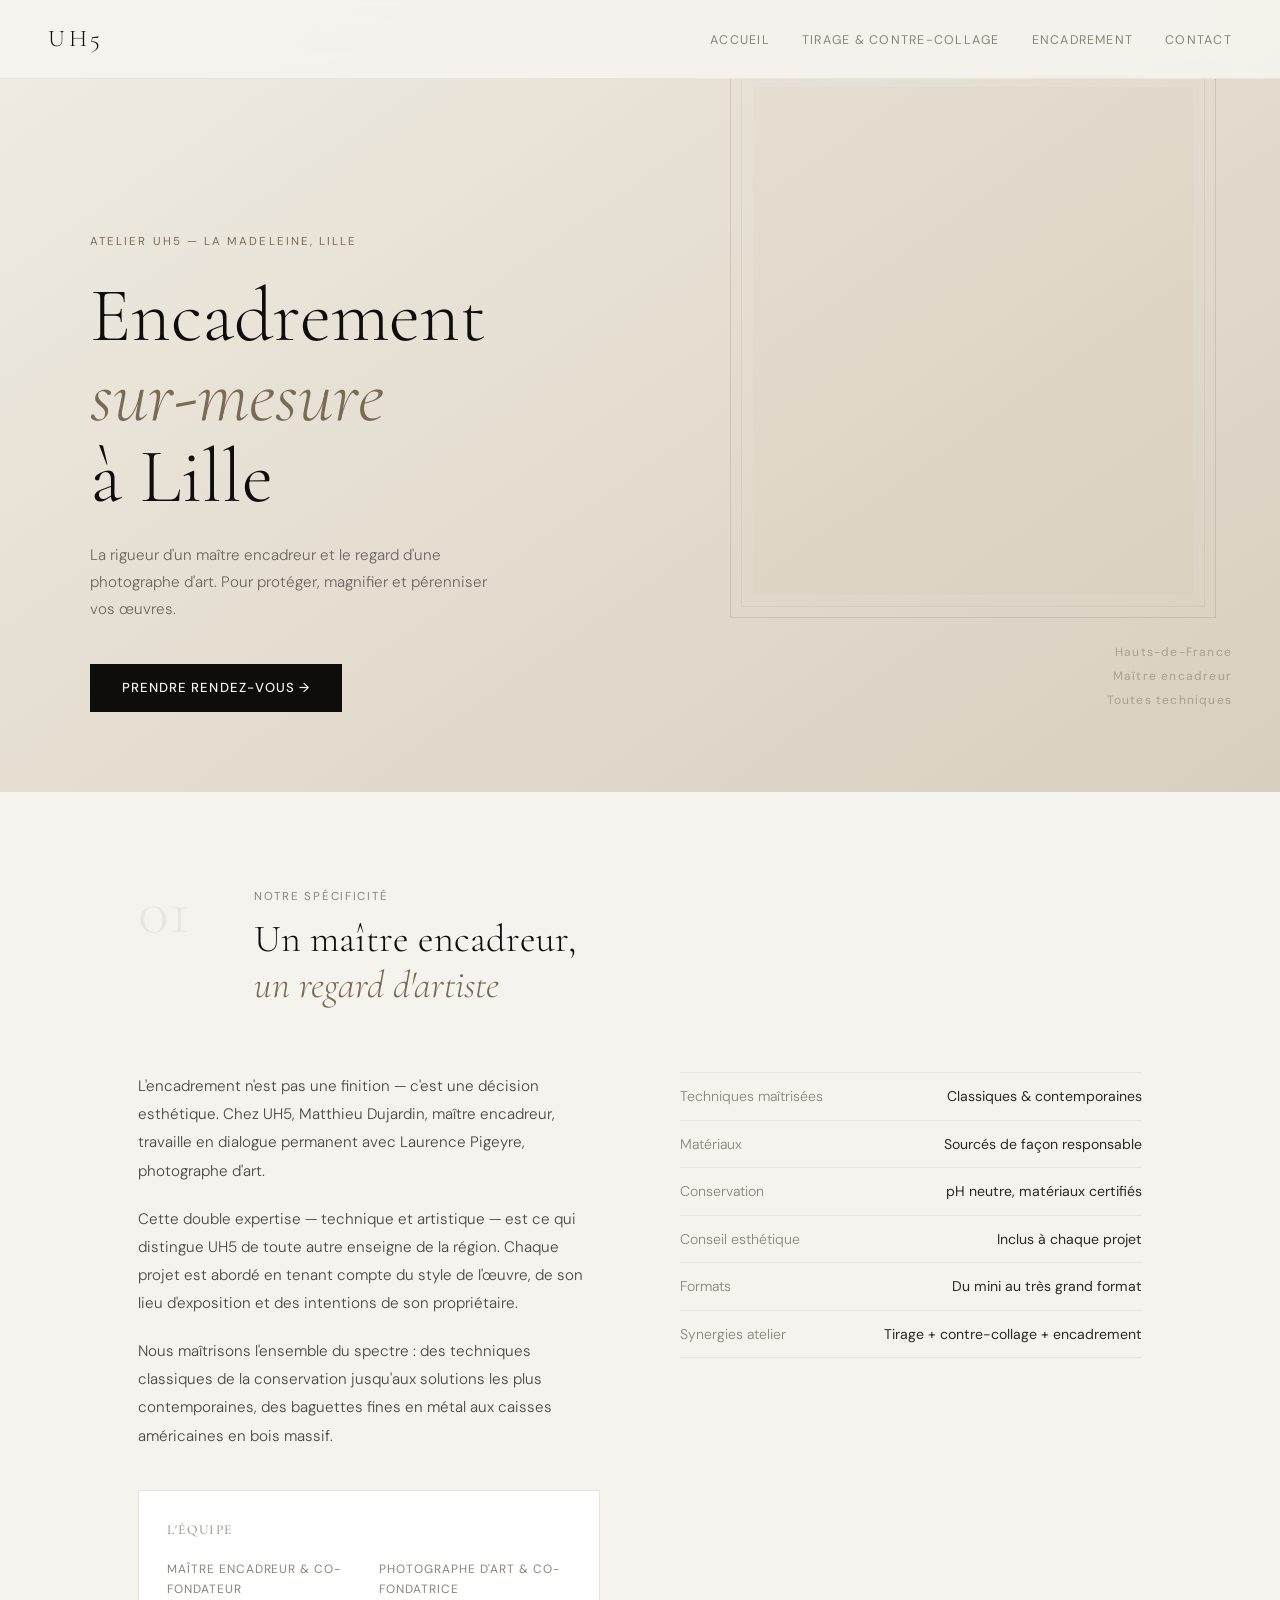
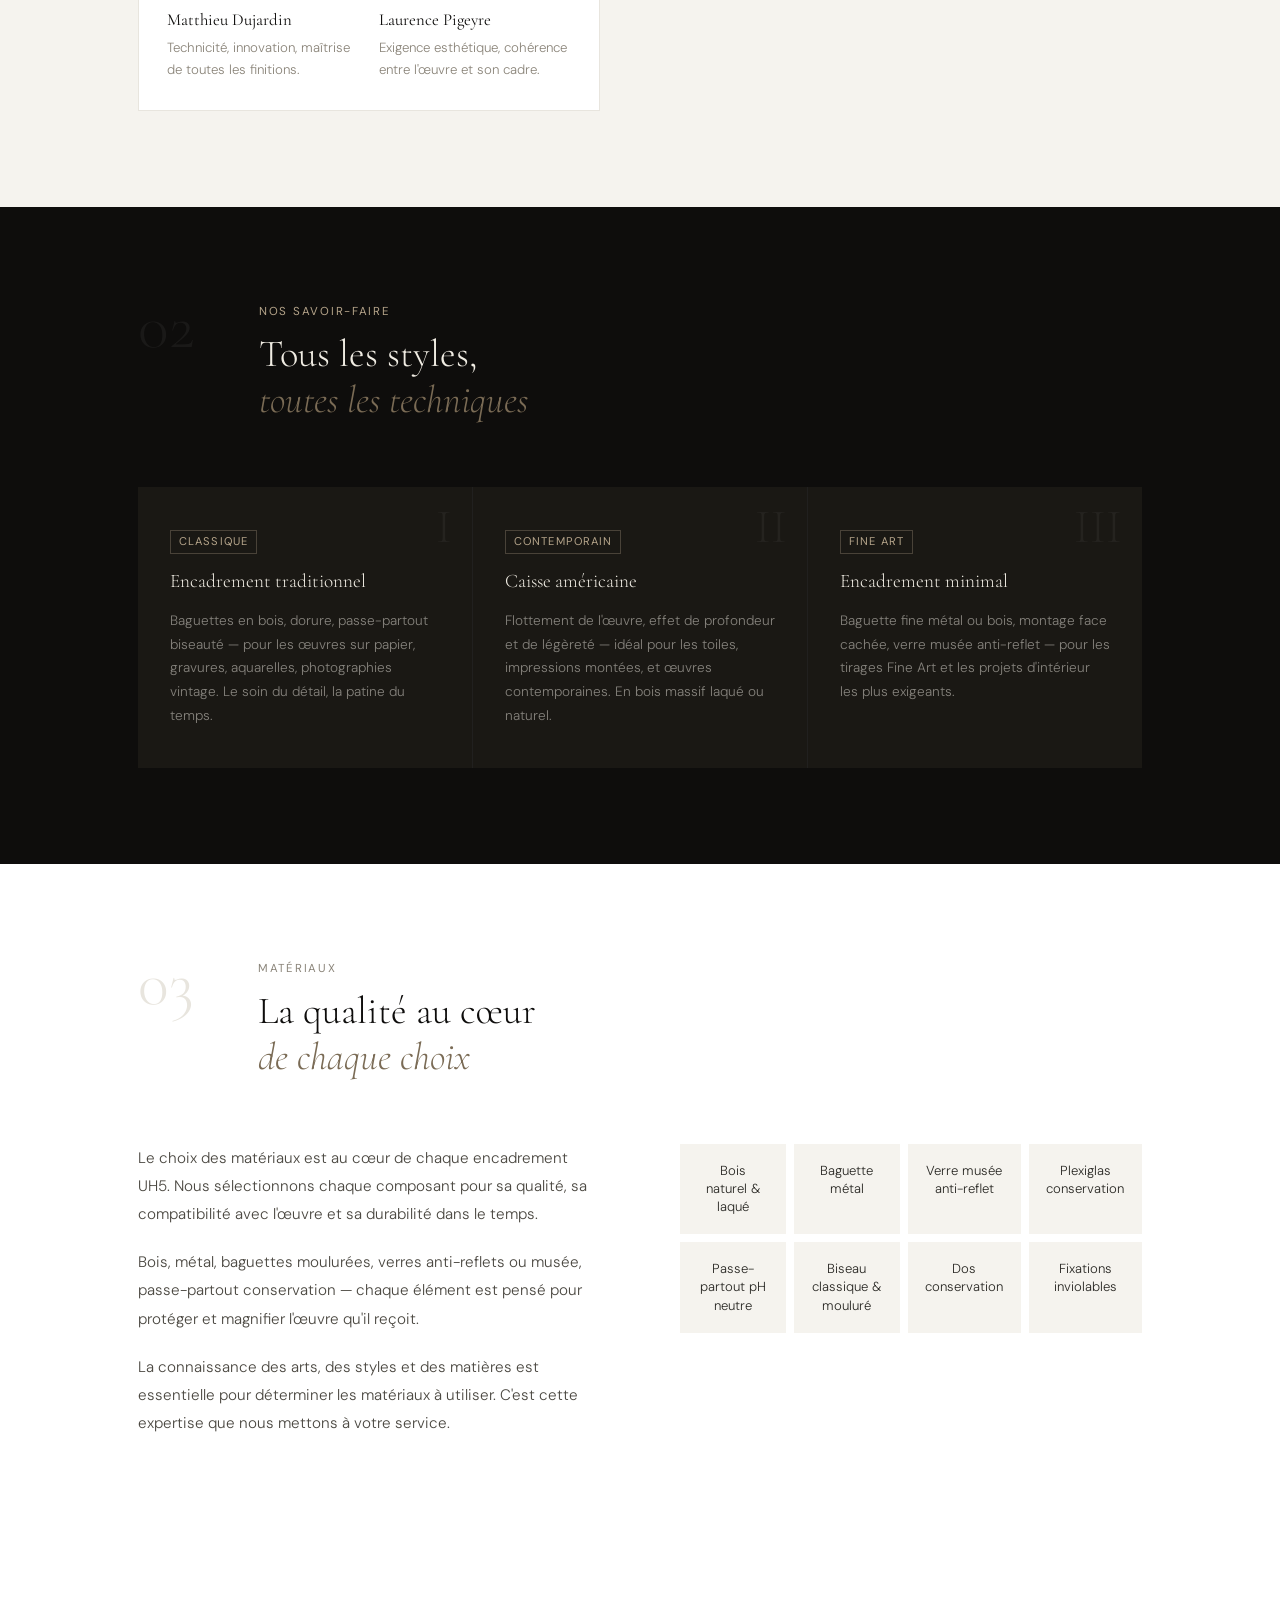
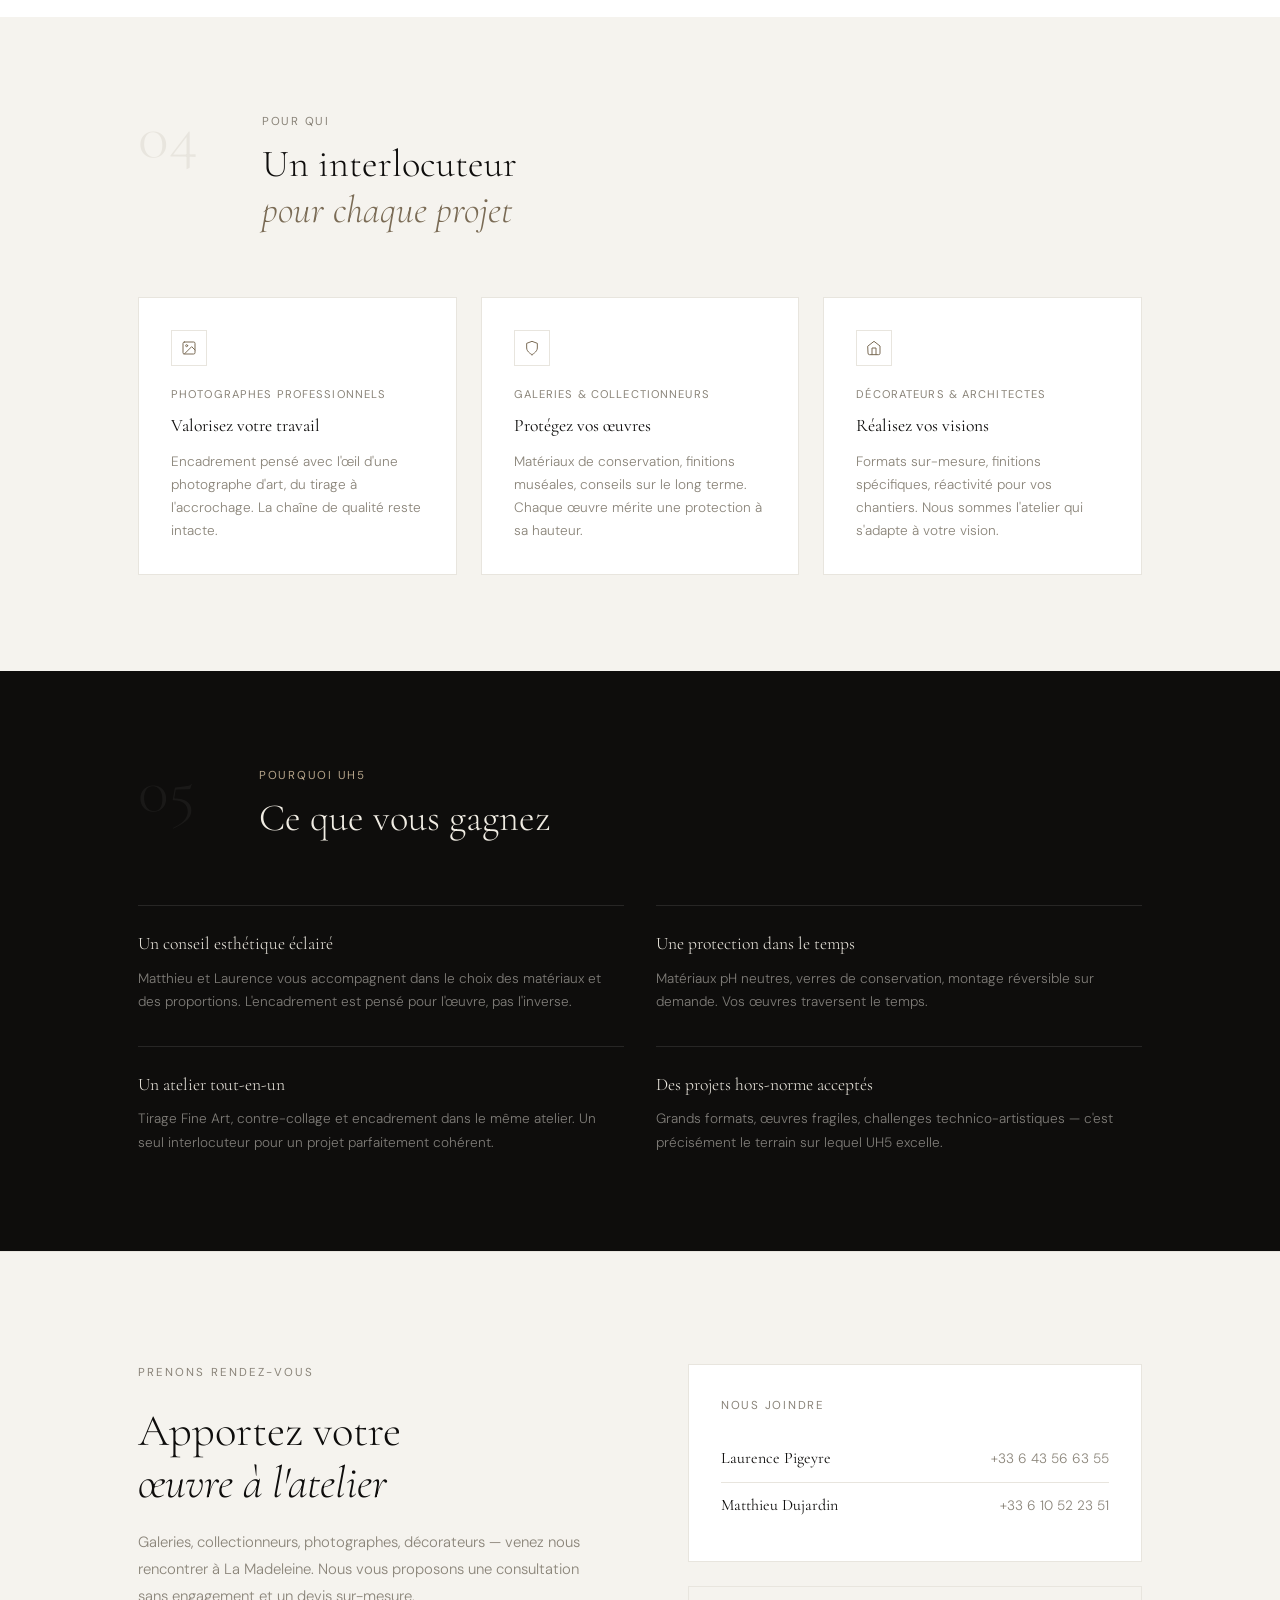
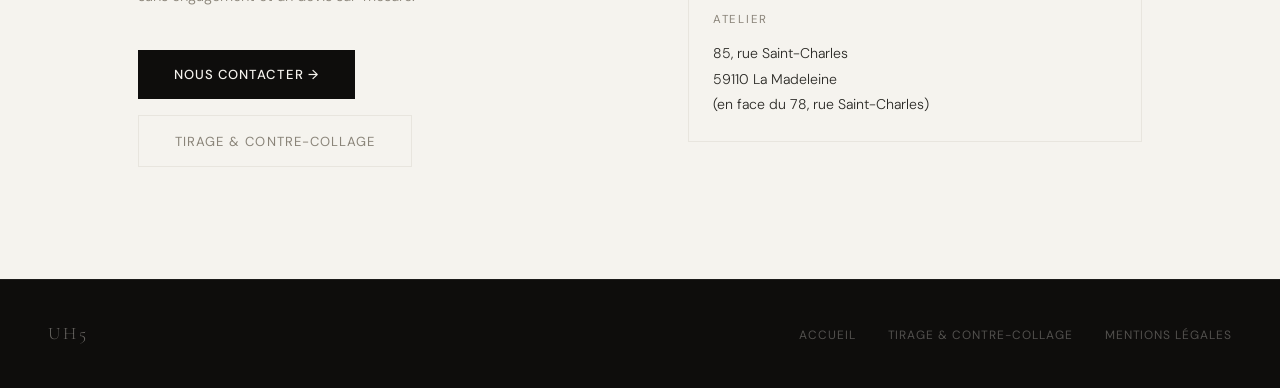
==== encadrement.html @ da15b437 "ayé" ====
<!DOCTYPE html>
<html lang="fr">
<head>
  <meta charset="UTF-8">
  <meta name="viewport" content="width=device-width, initial-scale=1.0">
  <title>Encadrement sur-mesure à Lille – Maître Encadreur – UH5</title>
  <meta name="description" content="UH5 encadre vos œuvres, photographies et documents avec la rigueur d'un maître encadreur et le regard d'une photographe d'art. Atelier à La Madeleine, Lille (Nord). Sur-mesure, conservation, galerie.">
  <meta name="keywords" content="encadrement sur-mesure Lille, encadreur Roubaix, encadrement œuvre d'art Nord, caisse américaine Hauts-de-France, encadrement galerie Lille, encadrement photo fine art, maître encadreur Hauts-de-France">
  <link rel="canonical" href="https://www.uh5.fr/encadrement-sur-mesure-lille">
  <link rel="preconnect" href="https://fonts.googleapis.com">
  <link rel="preconnect" href="https://fonts.gstatic.com" crossorigin>
  <link href="https://fonts.googleapis.com/css2?family=Cormorant+Garamond:ital,wght@0,300;0,400;0,500;1,300;1,400&family=DM+Sans:wght@300;400;500&display=swap" rel="stylesheet">
  <style>
    :root {
      --black: #0e0d0c;
      --off-white: #f5f3ee;
      --warm-gray: #8a8479;
      --light-gray: #e8e5de;
      --accent: #b5a48a;
      --accent-dark: #7a6b55;
      --text: #2a2925;
      --serif: 'Cormorant Garamond', Georgia, serif;
      --sans: 'DM Sans', sans-serif;
    }

    *, *::before, *::after { box-sizing: border-box; margin: 0; padding: 0; }
    html { scroll-behavior: smooth; }

    body {
      font-family: var(--sans);
      background: var(--off-white);
      color: var(--text);
      font-size: 16px;
      line-height: 1.6;
      -webkit-font-smoothing: antialiased;
    }

    /* NAV */
    nav {
      position: fixed;
      top: 0; left: 0; right: 0;
      z-index: 100;
      display: flex;
      align-items: center;
      justify-content: space-between;
      padding: 1.25rem 3rem;
      background: rgba(245, 243, 238, 0.92);
      backdrop-filter: blur(12px);
      border-bottom: 1px solid var(--light-gray);
    }
    .nav-logo {
      font-family: var(--serif);
      font-size: 1.5rem;
      font-weight: 300;
      letter-spacing: .15em;
      text-transform: uppercase;
      color: var(--black);
      text-decoration: none;
    }
    .nav-links {
      display: flex;
      gap: 2rem;
      list-style: none;
    }
    .nav-links a {
      font-size: .78rem;
      font-weight: 400;
      letter-spacing: .1em;
      text-transform: uppercase;
      color: var(--warm-gray);
      text-decoration: none;
      transition: color .2s;
    }
    .nav-links a:hover { color: var(--text); }

    /* HERO */
    .hero {
      min-height: 88vh;
      display: flex;
      align-items: flex-end;
      padding: 7rem 3rem 5rem;
      position: relative;
      overflow: hidden;
    }
    .hero-bg {
      position: absolute;
      inset: 0;
      background: linear-gradient(145deg, #f0ece3 0%, #e4ddd0 50%, #d8cfc0 100%);
    }
    .hero-frame {
      position: absolute;
      top: 4rem; right: 4rem;
      width: 38%;
      height: 70%;
      border: 1px solid rgba(122,107,85,.2);
      pointer-events: none;
    }
    .hero-frame::before {
      content: '';
      position: absolute;
      inset: 10px;
      border: 1px solid rgba(122,107,85,.1);
    }
    .hero-frame-inner {
      position: absolute;
      inset: 22px;
      background: rgba(181,164,138,.06);
    }
    .hero-content {
      position: relative;
      z-index: 2;
      max-width: 1100px;
      width: 100%;
      margin: 0 auto;
    }
    .hero-eyebrow {
      display: inline-block;
      font-size: .72rem;
      font-weight: 400;
      letter-spacing: .18em;
      text-transform: uppercase;
      color: var(--accent-dark);
      margin-bottom: 1.5rem;
    }
    .hero-title {
      font-family: var(--serif);
      font-size: clamp(3rem, 6vw, 5.5rem);
      font-weight: 300;
      line-height: 1.05;
      color: var(--black);
      margin-bottom: 1.5rem;
      max-width: 650px;
    }
    .hero-title em {
      font-style: italic;
      color: var(--accent-dark);
    }
    .hero-desc {
      font-size: .95rem;
      font-weight: 300;
      color: #6b6660;
      max-width: 420px;
      line-height: 1.8;
      margin-bottom: 2.5rem;
    }
    .hero-cta {
      display: inline-flex;
      align-items: center;
      gap: .75rem;
      padding: .85rem 2rem;
      background: var(--black);
      color: var(--off-white);
      font-size: .82rem;
      font-weight: 500;
      letter-spacing: .08em;
      text-transform: uppercase;
      text-decoration: none;
      transition: background .2s, gap .2s;
    }
    .hero-cta:hover { background: #2a2925; gap: 1rem; }
    .hero-meta {
      position: absolute;
      right: 3rem;
      bottom: 5rem;
      text-align: right;
      color: rgba(42,41,37,.3);
      font-size: .75rem;
      letter-spacing: .1em;
      line-height: 2;
    }

    /* LAYOUT */
    .container {
      max-width: 1100px;
      margin: 0 auto;
      padding: 0 3rem;
    }
    section { padding: 6rem 0; }

    .section-header {
      display: flex;
      align-items: flex-start;
      gap: 4rem;
      margin-bottom: 4rem;
    }
    .section-num {
      font-family: var(--serif);
      font-size: 4rem;
      font-weight: 300;
      color: var(--light-gray);
      line-height: 1;
      flex-shrink: 0;
      margin-top: -.5rem;
    }
    .section-label {
      font-size: .72rem;
      font-weight: 400;
      letter-spacing: .15em;
      text-transform: uppercase;
      color: var(--warm-gray);
      margin-bottom: .6rem;
    }
    .section-title {
      font-family: var(--serif);
      font-size: clamp(1.8rem, 3vw, 2.6rem);
      font-weight: 300;
      line-height: 1.2;
      color: var(--black);
    }
    .section-title em { font-style: italic; color: var(--accent-dark); }

    /* EXPERTISE */
    .expertise-section { background: var(--off-white); }
    .expertise-grid {
      display: grid;
      grid-template-columns: 1fr 1fr;
      gap: 5rem;
      align-items: start;
    }
    .expertise-body p {
      font-size: .95rem;
      font-weight: 300;
      line-height: 1.85;
      color: #4a4740;
      margin-bottom: 1.25rem;
    }
    .duo-block {
      margin-top: 2.5rem;
      padding: 1.75rem;
      border: 1px solid var(--light-gray);
      background: #fff;
    }
    .duo-title {
      font-family: var(--serif);
      font-size: .85rem;
      letter-spacing: .12em;
      text-transform: uppercase;
      color: var(--warm-gray);
      margin-bottom: 1.25rem;
    }
    .duo-profiles {
      display: grid;
      grid-template-columns: 1fr 1fr;
      gap: 1.25rem;
    }
    .duo-profile h4 {
      font-family: var(--serif);
      font-size: 1.05rem;
      font-weight: 400;
      color: var(--black);
      margin-bottom: .2rem;
    }
    .duo-profile .role {
      font-size: .75rem;
      letter-spacing: .08em;
      text-transform: uppercase;
      color: var(--warm-gray);
      margin-bottom: .5rem;
    }
    .duo-profile p {
      font-size: .83rem;
      color: var(--warm-gray);
      line-height: 1.7;
      margin-bottom: 0;
    }

    /* STYLES GRID */
    .styles-section { background: var(--black); }
    .styles-section .section-num { color: rgba(255,255,255,.05); }
    .styles-section .section-label { color: var(--accent); }
    .styles-section .section-title { color: #f0ece3; }
    .styles-grid {
      display: grid;
      grid-template-columns: repeat(3, 1fr);
      gap: 1px;
      background: rgba(255,255,255,.08);
    }
    .style-card {
      padding: 2.5rem 2rem;
      background: #1a1814;
      position: relative;
      overflow: hidden;
      transition: background .25s;
    }
    .style-card:hover { background: #221e18; }
    .style-card-num {
      font-family: var(--serif);
      font-size: 3rem;
      font-weight: 300;
      color: rgba(255,255,255,.05);
      position: absolute;
      top: 1rem; right: 1.25rem;
      line-height: 1;
    }
    .style-card h3 {
      font-family: var(--serif);
      font-size: 1.2rem;
      font-weight: 300;
      color: #f0ece3;
      margin-bottom: .75rem;
    }
    .style-card p {
      font-size: .85rem;
      font-weight: 300;
      color: rgba(240,236,227,.5);
      line-height: 1.75;
    }
    .style-card-tag {
      display: inline-block;
      font-size: .7rem;
      letter-spacing: .1em;
      text-transform: uppercase;
      color: var(--accent);
      border: 1px solid rgba(181,164,138,.3);
      padding: 2px 8px;
      margin-bottom: .75rem;
    }

    /* MATÉRIAUX */
    .materials-section { background: #fff; }
    .mat-intro {
      display: grid;
      grid-template-columns: 1fr 1fr;
      gap: 5rem;
      align-items: start;
      margin-bottom: 4rem;
    }
    .mat-body p {
      font-size: .95rem;
      font-weight: 300;
      line-height: 1.85;
      color: #4a4740;
      margin-bottom: 1.25rem;
    }
    .mat-grid {
      display: grid;
      grid-template-columns: repeat(4, 1fr);
      gap: .5rem;
    }
    .mat-item {
      padding: 1.1rem;
      background: var(--off-white);
      text-align: center;
      font-size: .82rem;
      font-weight: 300;
      color: var(--text);
      line-height: 1.4;
      transition: background .2s;
    }
    .mat-item:hover { background: var(--light-gray); }

    /* POUR QUI */
    .forqui-section { background: var(--off-white); }
    .forqui-grid {
      display: grid;
      grid-template-columns: repeat(3, 1fr);
      gap: 1.5rem;
    }
    .forqui-card {
      padding: 2rem;
      border: 1px solid var(--light-gray);
      background: #fff;
      transition: border-color .2s;
    }
    .forqui-card:hover { border-color: var(--accent); }
    .forqui-icon {
      width: 36px;
      height: 36px;
      border: 1px solid var(--light-gray);
      display: flex;
      align-items: center;
      justify-content: center;
      margin-bottom: 1.25rem;
    }
    .forqui-icon svg { stroke: var(--accent-dark); }
    .forqui-tag {
      font-size: .7rem;
      letter-spacing: .1em;
      text-transform: uppercase;
      color: var(--warm-gray);
      margin-bottom: .5rem;
    }
    .forqui-card h3 {
      font-family: var(--serif);
      font-size: 1.1rem;
      font-weight: 400;
      color: var(--black);
      margin-bottom: .6rem;
    }
    .forqui-card p {
      font-size: .85rem;
      font-weight: 300;
      color: var(--warm-gray);
      line-height: 1.7;
    }

    /* BENEFITS */
    .benefits-section { background: var(--black); }
    .benefits-section .section-num { color: rgba(255,255,255,.05); }
    .benefits-section .section-label { color: var(--accent); }
    .benefits-section .section-title { color: #f0ece3; }
    .benefits-grid {
      display: grid;
      grid-template-columns: 1fr 1fr;
      gap: 2rem;
    }
    .benefit-item {
      padding-top: 1.5rem;
      border-top: 1px solid rgba(255,255,255,.1);
    }
    .benefit-item h3 {
      font-family: var(--serif);
      font-size: 1.1rem;
      font-weight: 300;
      color: #f0ece3;
      margin-bottom: .5rem;
    }
    .benefit-item p {
      font-size: .85rem;
      font-weight: 300;
      color: rgba(240,236,227,.5);
      line-height: 1.75;
    }

    /* CTA */
    .cta-section {
      background: var(--off-white);
      padding: 7rem 0;
      border-top: 1px solid var(--light-gray);
    }
    .cta-inner {
      display: grid;
      grid-template-columns: 1fr 1fr;
      gap: 6rem;
      align-items: start;
    }
    .cta-left { }
    .cta-eyebrow {
      font-size: .72rem;
      letter-spacing: .18em;
      text-transform: uppercase;
      color: var(--warm-gray);
      margin-bottom: 1.5rem;
    }
    .cta-title {
      font-family: var(--serif);
      font-size: clamp(2rem, 3.5vw, 3rem);
      font-weight: 300;
      color: var(--black);
      line-height: 1.15;
      margin-bottom: 1.25rem;
    }
    .cta-title em { font-style: italic; }
    .cta-text {
      font-size: .93rem;
      font-weight: 300;
      color: var(--warm-gray);
      line-height: 1.8;
      margin-bottom: 2.5rem;
    }
    .cta-buttons {
      display: flex;
      gap: 1rem;
      flex-wrap: wrap;
    }
    .btn-primary {
      display: inline-flex;
      align-items: center;
      gap: .6rem;
      padding: .9rem 2.25rem;
      background: var(--black);
      color: var(--off-white);
      font-size: .82rem;
      font-weight: 500;
      letter-spacing: .08em;
      text-transform: uppercase;
      text-decoration: none;
      transition: background .2s;
    }
    .btn-primary:hover { background: #2a2925; }
    .btn-secondary {
      display: inline-flex;
      align-items: center;
      gap: .6rem;
      padding: .9rem 2.25rem;
      border: 1px solid var(--light-gray);
      color: var(--warm-gray);
      font-size: .82rem;
      font-weight: 400;
      letter-spacing: .08em;
      text-transform: uppercase;
      text-decoration: none;
      transition: border-color .2s, color .2s;
    }
    .btn-secondary:hover { border-color: var(--accent); color: var(--text); }
    .cta-right { }
    .contact-block {
      padding: 2rem;
      border: 1px solid var(--light-gray);
      background: #fff;
      margin-bottom: 1.5rem;
    }
    .contact-block-title {
      font-size: .72rem;
      letter-spacing: .15em;
      text-transform: uppercase;
      color: var(--warm-gray);
      margin-bottom: 1.25rem;
    }
    .contact-person {
      display: flex;
      justify-content: space-between;
      align-items: baseline;
      padding: .65rem 0;
      border-bottom: 1px solid var(--light-gray);
    }
    .contact-person:last-child { border-bottom: none; }
    .contact-name {
      font-family: var(--serif);
      font-size: 1rem;
      font-weight: 400;
      color: var(--black);
    }
    .contact-info {
      font-size: .85rem;
      font-weight: 300;
      color: var(--warm-gray);
    }
    .address-block {
      padding: 1.5rem;
      background: var(--off-white);
      border: 1px solid var(--light-gray);
    }
    .address-title {
      font-size: .72rem;
      letter-spacing: .15em;
      text-transform: uppercase;
      color: var(--warm-gray);
      margin-bottom: .75rem;
    }
    .address-text {
      font-size: .88rem;
      font-weight: 300;
      color: var(--text);
      line-height: 1.8;
    }

    /* FOOTER */
    footer {
      background: var(--black);
      padding: 2.5rem 3rem;
      display: flex;
      align-items: center;
      justify-content: space-between;
      border-top: 1px solid rgba(255,255,255,.06);
    }
    footer .footer-logo {
      font-family: var(--serif);
      font-size: 1.1rem;
      font-weight: 300;
      letter-spacing: .18em;
      text-transform: uppercase;
      color: rgba(240,236,227,.4);
    }
    footer .footer-links {
      display: flex;
      gap: 2rem;
      list-style: none;
    }
    footer .footer-links a {
      font-size: .75rem;
      letter-spacing: .08em;
      text-transform: uppercase;
      color: rgba(240,236,227,.3);
      text-decoration: none;
      transition: color .2s;
    }
    footer .footer-links a:hover { color: rgba(240,236,227,.7); }

    /* ANIMATIONS */
    @keyframes fadeUp {
      from { opacity: 0; transform: translateY(20px); }
      to { opacity: 1; transform: translateY(0); }
    }
    .hero-eyebrow { animation: fadeUp .7s ease both; }
    .hero-title { animation: fadeUp .7s .15s ease both; }
    .hero-desc { animation: fadeUp .7s .3s ease both; }
    .hero-cta { animation: fadeUp .7s .45s ease both; }

    /* RESPONSIVE */
    @media (max-width: 900px) {
      nav { padding: 1rem 1.5rem; }
      .nav-links { display: none; }
      .hero { padding: 7rem 1.5rem 4rem; }
      .hero-frame { display: none; }
      .hero-meta { display: none; }
      .container { padding: 0 1.5rem; }
      section { padding: 4rem 0; }
      .expertise-grid, .mat-intro, .cta-inner { grid-template-columns: 1fr; gap: 2.5rem; }
      .styles-grid { grid-template-columns: 1fr; }
      .forqui-grid { grid-template-columns: 1fr 1fr; }
      .benefits-grid { grid-template-columns: 1fr; }
      .section-header { gap: 1.5rem; }
      .section-num { font-size: 2.5rem; }
      footer { flex-direction: column; gap: 1.5rem; text-align: center; }
      footer .footer-links { justify-content: center; }
    }
    @media (max-width: 600px) {
      .forqui-grid { grid-template-columns: 1fr; }
      .mat-grid { grid-template-columns: repeat(2, 1fr); }
      .duo-profiles { grid-template-columns: 1fr; }
      .cta-buttons { flex-direction: column; }
    }
  </style>
</head>
<body>

  <!-- Navigation -->
  <nav>
    <a href="https://www.uh5.fr/" class="nav-logo">UH5</a>
    <ul class="nav-links">
      <li><a href="https://www.uh5.fr/">Accueil</a></li>
      <li><a href="../tirage-contrecollage.html">Tirage & Contre-collage</a></li>
      <li><a href="../encadrement.html">Encadrement</a></li>
      <li><a href="#contact">Contact</a></li>
    </ul>
  </nav>

  <!-- Hero -->
  <section class="hero">
    <div class="hero-bg"></div>
    <div class="hero-frame"><div class="hero-frame-inner"></div></div>
    <div class="hero-content">
      <span class="hero-eyebrow">Atelier UH5 — La Madeleine, Lille</span>
      <h1 class="hero-title">Encadrement<br><em>sur-mesure</em><br>à Lille</h1>
      <p class="hero-desc">La rigueur d'un maître encadreur et le regard d'une photographe d'art. Pour protéger, magnifier et pérenniser vos œuvres.</p>
      <a href="#contact" class="hero-cta">
        Prendre rendez-vous →
      </a>
    </div>
    <div class="hero-meta">
      Hauts-de-France<br>
      Maître encadreur<br>
      Toutes techniques
    </div>
  </section>

  <!-- Expertise -->
  <section class="expertise-section">
    <div class="container">
      <div class="section-header">
        <div class="section-num">01</div>
        <div>
          <div class="section-label">Notre spécificité</div>
          <h2 class="section-title">Un maître encadreur,<br><em>un regard d'artiste</em></h2>
        </div>
      </div>
      <div class="expertise-grid">
        <div class="expertise-body">
          <p>L'encadrement n'est pas une finition — c'est une décision esthétique. Chez UH5, Matthieu Dujardin, maître encadreur, travaille en dialogue permanent avec Laurence Pigeyre, photographe d'art.</p>
          <p>Cette double expertise — technique et artistique — est ce qui distingue UH5 de toute autre enseigne de la région. Chaque projet est abordé en tenant compte du style de l'œuvre, de son lieu d'exposition et des intentions de son propriétaire.</p>
          <p>Nous maîtrisons l'ensemble du spectre : des techniques classiques de la conservation jusqu'aux solutions les plus contemporaines, des baguettes fines en métal aux caisses américaines en bois massif.</p>

          <div class="duo-block">
            <div class="duo-title">L'équipe</div>
            <div class="duo-profiles">
              <div class="duo-profile">
                <div class="role">Maître encadreur & co-fondateur</div>
                <h4>Matthieu Dujardin</h4>
                <p>Technicité, innovation, maîtrise de toutes les finitions.</p>
              </div>
              <div class="duo-profile">
                <div class="role">Photographe d'art & co-fondatrice</div>
                <h4>Laurence Pigeyre</h4>
                <p>Exigence esthétique, cohérence entre l'œuvre et son cadre.</p>
              </div>
            </div>
          </div>
        </div>
        <div>
          <ul style="list-style:none; border-top: 1px solid var(--light-gray);">
            <li style="display:flex; justify-content:space-between; align-items:baseline; padding:.75rem 0; border-bottom:1px solid var(--light-gray); font-size:.88rem;">
              <span style="font-weight:300; color:var(--warm-gray);">Techniques maîtrisées</span>
              <span style="font-weight:400; text-align:right; color:var(--text);">Classiques & contemporaines</span>
            </li>
            <li style="display:flex; justify-content:space-between; align-items:baseline; padding:.75rem 0; border-bottom:1px solid var(--light-gray); font-size:.88rem;">
              <span style="font-weight:300; color:var(--warm-gray);">Matériaux</span>
              <span style="font-weight:400; text-align:right; color:var(--text);">Sourcés de façon responsable</span>
            </li>
            <li style="display:flex; justify-content:space-between; align-items:baseline; padding:.75rem 0; border-bottom:1px solid var(--light-gray); font-size:.88rem;">
              <span style="font-weight:300; color:var(--warm-gray);">Conservation</span>
              <span style="font-weight:400; text-align:right; color:var(--text);">pH neutre, matériaux certifiés</span>
            </li>
            <li style="display:flex; justify-content:space-between; align-items:baseline; padding:.75rem 0; border-bottom:1px solid var(--light-gray); font-size:.88rem;">
              <span style="font-weight:300; color:var(--warm-gray);">Conseil esthétique</span>
              <span style="font-weight:400; text-align:right; color:var(--text);">Inclus à chaque projet</span>
            </li>
            <li style="display:flex; justify-content:space-between; align-items:baseline; padding:.75rem 0; border-bottom:1px solid var(--light-gray); font-size:.88rem;">
              <span style="font-weight:300; color:var(--warm-gray);">Formats</span>
              <span style="font-weight:400; text-align:right; color:var(--text);">Du mini au très grand format</span>
            </li>
            <li style="display:flex; justify-content:space-between; align-items:baseline; padding:.75rem 0; border-bottom:1px solid var(--light-gray); font-size:.88rem;">
              <span style="font-weight:300; color:var(--warm-gray);">Synergies atelier</span>
              <span style="font-weight:400; text-align:right; color:var(--text);">Tirage + contre-collage + encadrement</span>
            </li>
          </ul>
        </div>
      </div>
    </div>
  </section>

  <!-- Styles d'encadrement -->
  <section class="styles-section">
    <div class="container">
      <div class="section-header">
        <div class="section-num">02</div>
        <div>
          <div class="section-label">Nos savoir-faire</div>
          <h2 class="section-title">Tous les styles,<br><em>toutes les techniques</em></h2>
        </div>
      </div>
      <div class="styles-grid">
        <div class="style-card">
          <div class="style-card-num">I</div>
          <div class="style-card-tag">Classique</div>
          <h3>Encadrement traditionnel</h3>
          <p>Baguettes en bois, dorure, passe-partout biseauté — pour les œuvres sur papier, gravures, aquarelles, photographies vintage. Le soin du détail, la patine du temps.</p>
        </div>
        <div class="style-card">
          <div class="style-card-num">II</div>
          <div class="style-card-tag">Contemporain</div>
          <h3>Caisse américaine</h3>
          <p>Flottement de l'œuvre, effet de profondeur et de légèreté — idéal pour les toiles, impressions montées, et œuvres contemporaines. En bois massif laqué ou naturel.</p>
        </div>
        <div class="style-card">
          <div class="style-card-num">III</div>
          <div class="style-card-tag">Fine Art</div>
          <h3>Encadrement minimal</h3>
          <p>Baguette fine métal ou bois, montage face cachée, verre musée anti-reflet — pour les tirages Fine Art et les projets d'intérieur les plus exigeants.</p>
        </div>
      </div>
    </div>
  </section>

  <!-- Matériaux -->
  <section class="materials-section">
    <div class="container">
      <div class="section-header">
        <div class="section-num">03</div>
        <div>
          <div class="section-label">Matériaux</div>
          <h2 class="section-title">La qualité au cœur<br><em>de chaque choix</em></h2>
        </div>
      </div>
      <div class="mat-intro">
        <div class="mat-body">
          <p>Le choix des matériaux est au cœur de chaque encadrement UH5. Nous sélectionnons chaque composant pour sa qualité, sa compatibilité avec l'œuvre et sa durabilité dans le temps.</p>
          <p>Bois, métal, baguettes moulurées, verres anti-reflets ou musée, passe-partout conservation — chaque élément est pensé pour protéger et magnifier l'œuvre qu'il reçoit.</p>
          <p>La connaissance des arts, des styles et des matières est essentielle pour déterminer les matériaux à utiliser. C'est cette expertise que nous mettons à votre service.</p>
        </div>
        <div class="mat-grid">
          <div class="mat-item">Bois naturel & laqué</div>
          <div class="mat-item">Baguette métal</div>
          <div class="mat-item">Verre musée anti-reflet</div>
          <div class="mat-item">Plexiglas conservation</div>
          <div class="mat-item">Passe-partout pH neutre</div>
          <div class="mat-item">Biseau classique & mouluré</div>
          <div class="mat-item">Dos conservation</div>
          <div class="mat-item">Fixations inviolables</div>
        </div>
      </div>
    </div>
  </section>

  <!-- Pour qui -->
  <section class="forqui-section">
    <div class="container">
      <div class="section-header">
        <div class="section-num">04</div>
        <div>
          <div class="section-label">Pour qui</div>
          <h2 class="section-title">Un interlocuteur<br><em>pour chaque projet</em></h2>
        </div>
      </div>
      <div class="forqui-grid">
        <div class="forqui-card">
          <div class="forqui-icon">
            <svg width="16" height="16" viewBox="0 0 24 24" fill="none" stroke-width="1.5" stroke-linecap="round" stroke-linejoin="round">
              <rect x="3" y="3" width="18" height="18" rx="2"/><circle cx="8.5" cy="8.5" r="1.5"/><polyline points="21 15 16 10 5 21"/>
            </svg>
          </div>
          <div class="forqui-tag">Photographes professionnels</div>
          <h3>Valorisez votre travail</h3>
          <p>Encadrement pensé avec l'œil d'une photographe d'art, du tirage à l'accrochage. La chaîne de qualité reste intacte.</p>
        </div>
        <div class="forqui-card">
          <div class="forqui-icon">
            <svg width="16" height="16" viewBox="0 0 24 24" fill="none" stroke-width="1.5" stroke-linecap="round" stroke-linejoin="round">
              <path d="M12 22s8-4 8-10V5l-8-3-8 3v7c0 6 8 10 8 10z"/>
            </svg>
          </div>
          <div class="forqui-tag">Galeries & collectionneurs</div>
          <h3>Protégez vos œuvres</h3>
          <p>Matériaux de conservation, finitions muséales, conseils sur le long terme. Chaque œuvre mérite une protection à sa hauteur.</p>
        </div>
        <div class="forqui-card">
          <div class="forqui-icon">
            <svg width="16" height="16" viewBox="0 0 24 24" fill="none" stroke-width="1.5" stroke-linecap="round" stroke-linejoin="round">
              <path d="M3 9l9-7 9 7v11a2 2 0 0 1-2 2H5a2 2 0 0 1-2-2z"/><polyline points="9 22 9 12 15 12 15 22"/>
            </svg>
          </div>
          <div class="forqui-tag">Décorateurs & architectes</div>
          <h3>Réalisez vos visions</h3>
          <p>Formats sur-mesure, finitions spécifiques, réactivité pour vos chantiers. Nous sommes l'atelier qui s'adapte à votre vision.</p>
        </div>
      </div>
    </div>
  </section>

  <!-- Benefits -->
  <section class="benefits-section">
    <div class="container">
      <div class="section-header">
        <div class="section-num">05</div>
        <div>
          <div class="section-label">Pourquoi UH5</div>
          <h2 class="section-title">Ce que vous gagnez</h2>
        </div>
      </div>
      <div class="benefits-grid">
        <div class="benefit-item">
          <h3>Un conseil esthétique éclairé</h3>
          <p>Matthieu et Laurence vous accompagnent dans le choix des matériaux et des proportions. L'encadrement est pensé pour l'œuvre, pas l'inverse.</p>
        </div>
        <div class="benefit-item">
          <h3>Une protection dans le temps</h3>
          <p>Matériaux pH neutres, verres de conservation, montage réversible sur demande. Vos œuvres traversent le temps.</p>
        </div>
        <div class="benefit-item">
          <h3>Un atelier tout-en-un</h3>
          <p>Tirage Fine Art, contre-collage et encadrement dans le même atelier. Un seul interlocuteur pour un projet parfaitement cohérent.</p>
        </div>
        <div class="benefit-item">
          <h3>Des projets hors-norme acceptés</h3>
          <p>Grands formats, œuvres fragiles, challenges technico-artistiques — c'est précisément le terrain sur lequel UH5 excelle.</p>
        </div>
      </div>
    </div>
  </section>

  <!-- CTA -->
  <section class="cta-section" id="contact">
    <div class="container">
      <div class="cta-inner">
        <div class="cta-left">
          <div class="cta-eyebrow">Prenons rendez-vous</div>
          <h2 class="cta-title">Apportez votre<br><em>œuvre à l'atelier</em></h2>
          <p class="cta-text">Galeries, collectionneurs, photographes, décorateurs — venez nous rencontrer à La Madeleine. Nous vous proposons une consultation sans engagement et un devis sur-mesure.</p>
          <div class="cta-buttons">
            <a href="mailto:contact@uh5.fr" class="btn-primary">Nous contacter →</a>
            <a href="/tirage-fine-art-lille" class="btn-secondary">Tirage & contre-collage</a>
          </div>
        </div>
        <div class="cta-right">
          <div class="contact-block">
            <div class="contact-block-title">Nous joindre</div>
            <div class="contact-person">
              <span class="contact-name">Laurence Pigeyre</span>
              <span class="contact-info">+33 6 43 56 63 55</span>
            </div>
            <div class="contact-person">
              <span class="contact-name">Matthieu Dujardin</span>
              <span class="contact-info">+33 6 10 52 23 51</span>
            </div>
          </div>
          <div class="address-block">
            <div class="address-title">Atelier</div>
            <div class="address-text">
              85, rue Saint-Charles<br>
              59110 La Madeleine<br>
              (en face du 78, rue Saint-Charles)
            </div>
          </div>
        </div>
      </div>
    </div>
  </section>

  <!-- Footer -->
  <footer>
    <span class="footer-logo">UH5</span>
    <ul class="footer-links">
      <li><a href="https://www.uh5.fr/">Accueil</a></li>
      <li><a href="/tirage-fine-art-lille">Tirage & Contre-collage</a></li>
      <li><a href="https://www.uh5.fr/mentions-legales.html">Mentions légales</a></li>
    </ul>
  </footer>

</body>
</html>
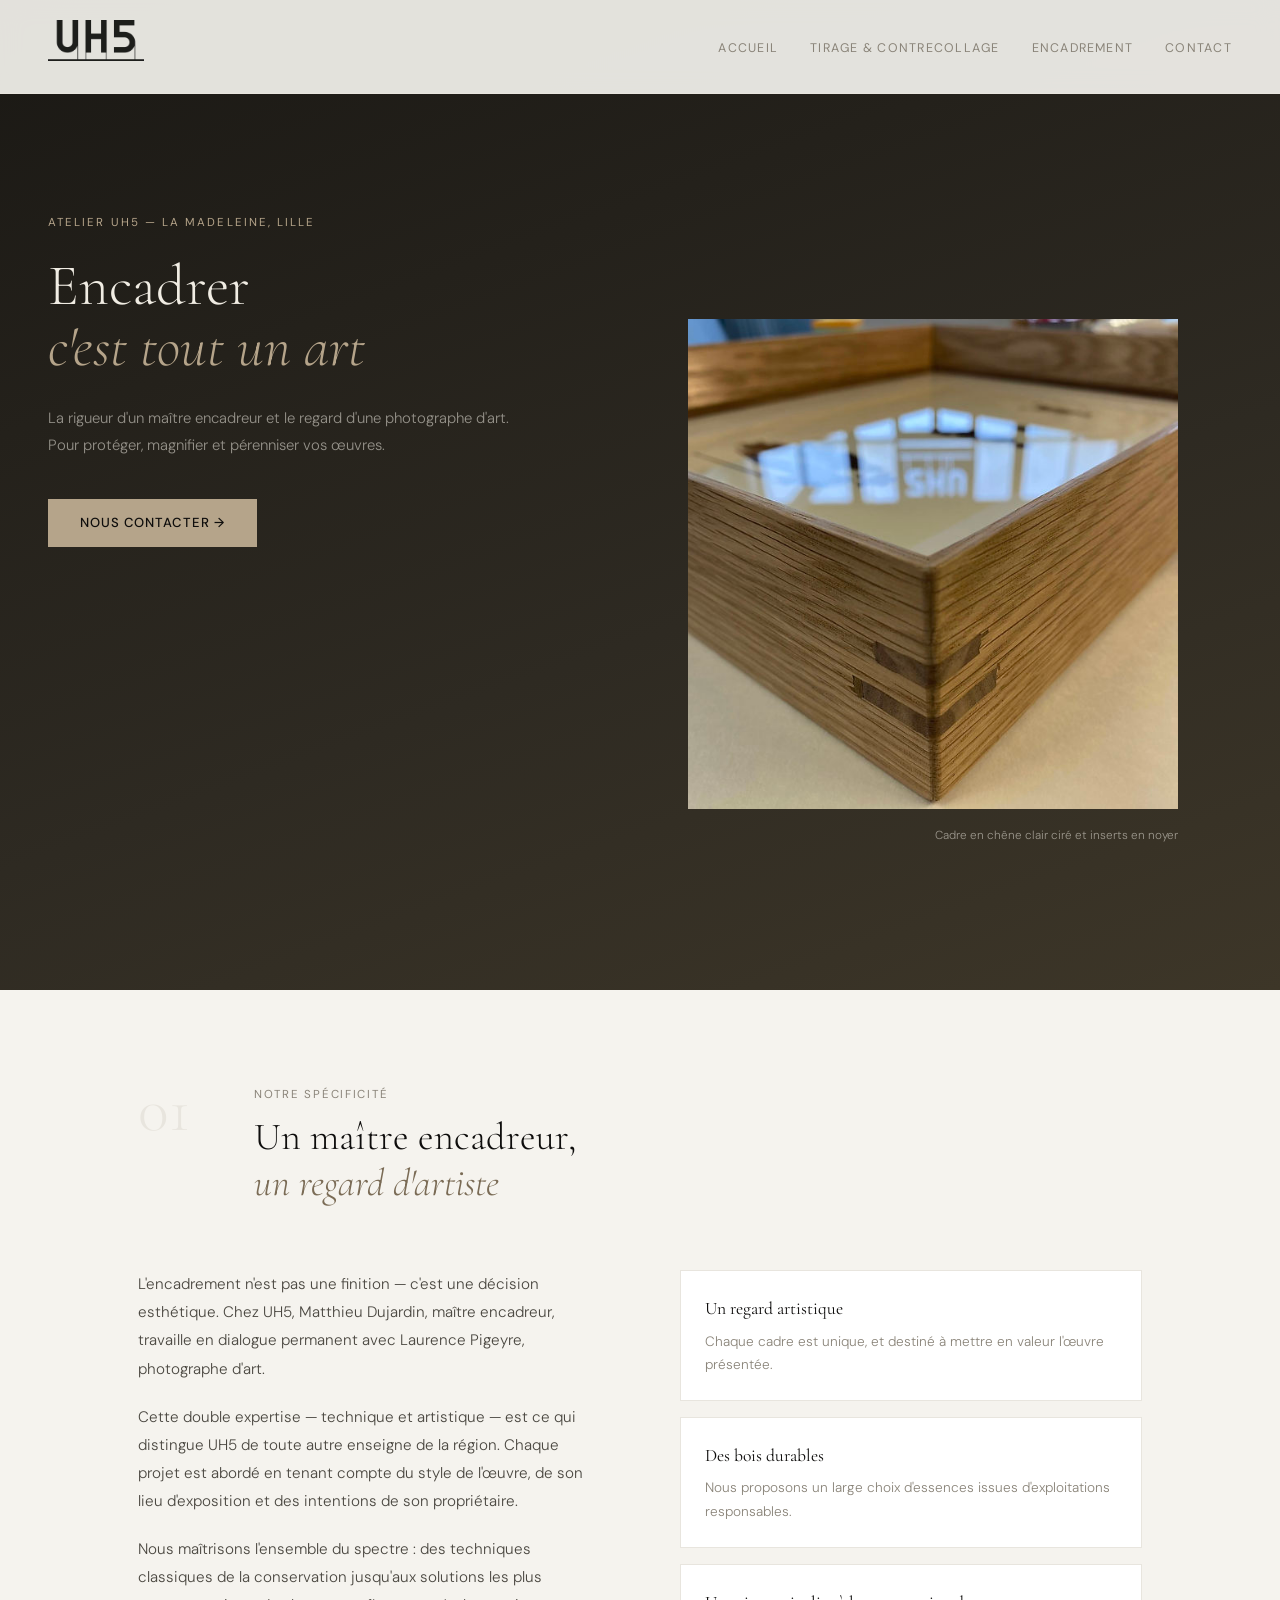
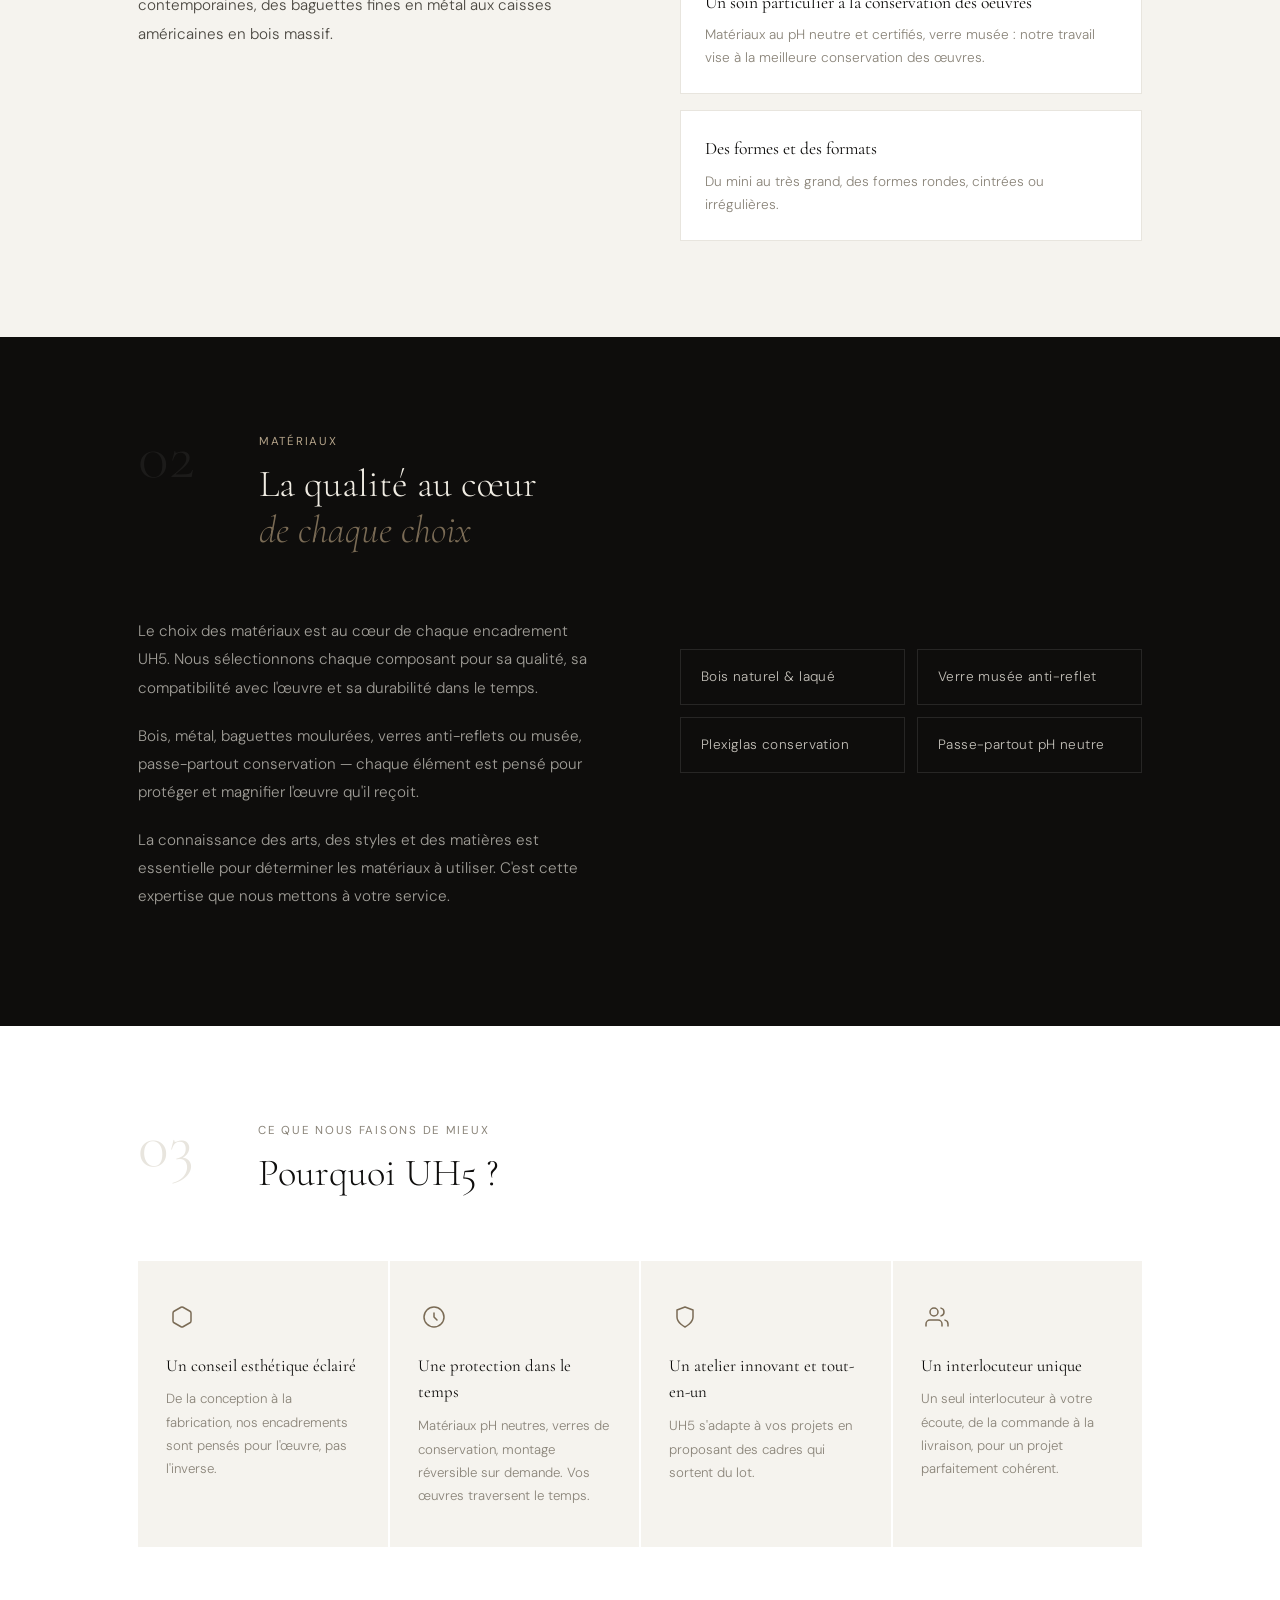
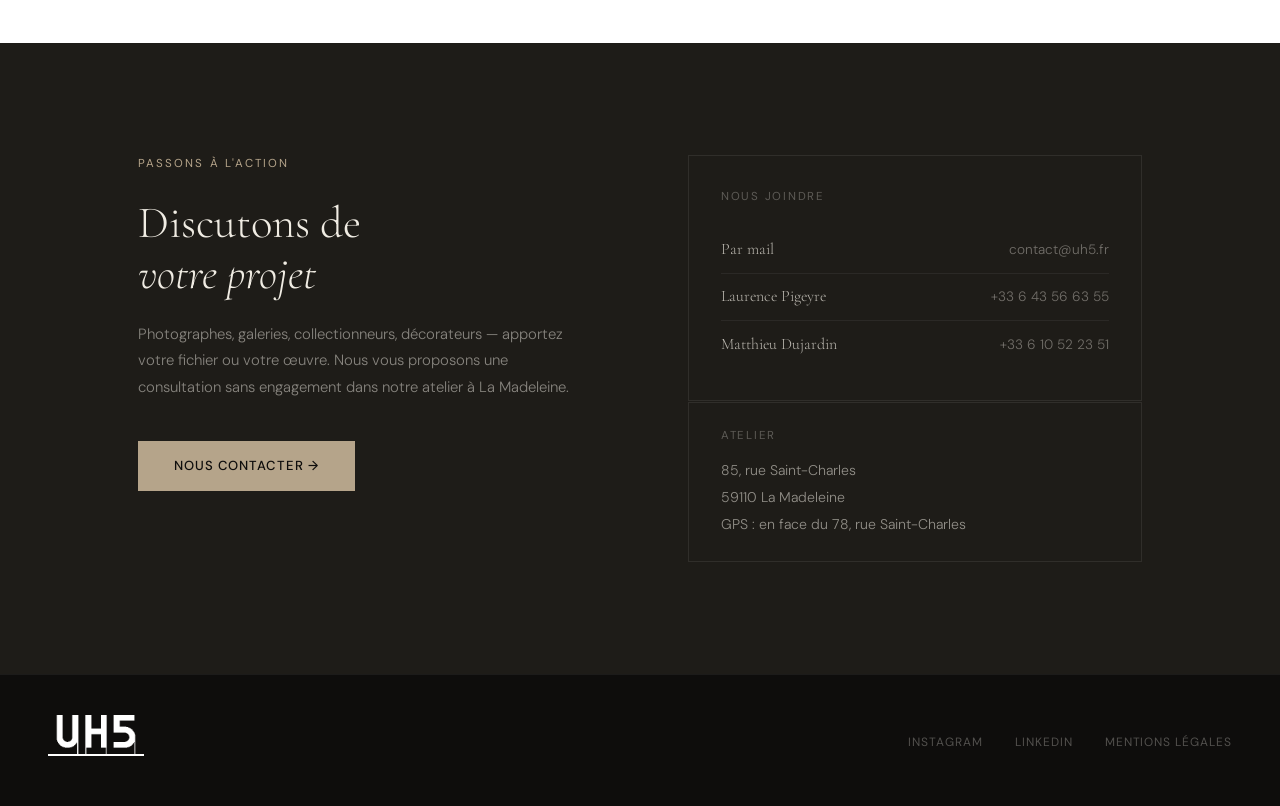
==== commit 6d56dd95: "maj favivcon" ====
--- a/encadrement.html
+++ b/encadrement.html
@@ -6,647 +6,81 @@
   <title>Encadrement sur-mesure à Lille – Maître Encadreur – UH5</title>
   <meta name="description" content="UH5 encadre vos œuvres, photographies et documents avec la rigueur d'un maître encadreur et le regard d'une photographe d'art. Atelier à La Madeleine, Lille (Nord). Sur-mesure, conservation, galerie.">
   <meta name="keywords" content="encadrement sur-mesure Lille, encadreur Roubaix, encadrement œuvre d'art Nord, caisse américaine Hauts-de-France, encadrement galerie Lille, encadrement photo fine art, maître encadreur Hauts-de-France">
-  <link rel="canonical" href="https://www.uh5.fr/encadrement-sur-mesure-lille">
+  <link rel="canonical" href="https://www.uh5.fr/encadrement.html">
   <link rel="preconnect" href="https://fonts.googleapis.com">
   <link rel="preconnect" href="https://fonts.gstatic.com" crossorigin>
   <link href="https://fonts.googleapis.com/css2?family=Cormorant+Garamond:ital,wght@0,300;0,400;0,500;1,300;1,400&family=DM+Sans:wght@300;400;500&display=swap" rel="stylesheet">
-  <style>
-    :root {
-      --black: #0e0d0c;
-      --off-white: #f5f3ee;
-      --warm-gray: #8a8479;
-      --light-gray: #e8e5de;
-      --accent: #b5a48a;
-      --accent-dark: #7a6b55;
-      --text: #2a2925;
-      --serif: 'Cormorant Garamond', Georgia, serif;
-      --sans: 'DM Sans', sans-serif;
-    }
-
-    *, *::before, *::after { box-sizing: border-box; margin: 0; padding: 0; }
-    html { scroll-behavior: smooth; }
-
-    body {
-      font-family: var(--sans);
-      background: var(--off-white);
-      color: var(--text);
-      font-size: 16px;
-      line-height: 1.6;
-      -webkit-font-smoothing: antialiased;
-    }
-
-    /* NAV */
-    nav {
-      position: fixed;
-      top: 0; left: 0; right: 0;
-      z-index: 100;
-      display: flex;
-      align-items: center;
-      justify-content: space-between;
-      padding: 1.25rem 3rem;
-      background: rgba(245, 243, 238, 0.92);
-      backdrop-filter: blur(12px);
-      border-bottom: 1px solid var(--light-gray);
-    }
-    .nav-logo {
-      font-family: var(--serif);
-      font-size: 1.5rem;
-      font-weight: 300;
-      letter-spacing: .15em;
-      text-transform: uppercase;
-      color: var(--black);
-      text-decoration: none;
-    }
-    .nav-links {
-      display: flex;
-      gap: 2rem;
-      list-style: none;
-    }
-    .nav-links a {
-      font-size: .78rem;
-      font-weight: 400;
-      letter-spacing: .1em;
-      text-transform: uppercase;
-      color: var(--warm-gray);
-      text-decoration: none;
-      transition: color .2s;
-    }
-    .nav-links a:hover { color: var(--text); }
-
-    /* HERO */
-    .hero {
-      min-height: 88vh;
-      display: flex;
-      align-items: flex-end;
-      padding: 7rem 3rem 5rem;
-      position: relative;
-      overflow: hidden;
-    }
-    .hero-bg {
-      position: absolute;
-      inset: 0;
-      background: linear-gradient(145deg, #f0ece3 0%, #e4ddd0 50%, #d8cfc0 100%);
-    }
-    .hero-frame {
-      position: absolute;
-      top: 4rem; right: 4rem;
-      width: 38%;
-      height: 70%;
-      border: 1px solid rgba(122,107,85,.2);
-      pointer-events: none;
-    }
-    .hero-frame::before {
-      content: '';
-      position: absolute;
-      inset: 10px;
-      border: 1px solid rgba(122,107,85,.1);
-    }
-    .hero-frame-inner {
-      position: absolute;
-      inset: 22px;
-      background: rgba(181,164,138,.06);
-    }
-    .hero-content {
-      position: relative;
-      z-index: 2;
-      max-width: 1100px;
-      width: 100%;
-      margin: 0 auto;
-    }
-    .hero-eyebrow {
-      display: inline-block;
-      font-size: .72rem;
-      font-weight: 400;
-      letter-spacing: .18em;
-      text-transform: uppercase;
-      color: var(--accent-dark);
-      margin-bottom: 1.5rem;
-    }
-    .hero-title {
-      font-family: var(--serif);
-      font-size: clamp(3rem, 6vw, 5.5rem);
-      font-weight: 300;
-      line-height: 1.05;
-      color: var(--black);
-      margin-bottom: 1.5rem;
-      max-width: 650px;
-    }
-    .hero-title em {
-      font-style: italic;
-      color: var(--accent-dark);
-    }
-    .hero-desc {
-      font-size: .95rem;
-      font-weight: 300;
-      color: #6b6660;
-      max-width: 420px;
-      line-height: 1.8;
-      margin-bottom: 2.5rem;
-    }
-    .hero-cta {
-      display: inline-flex;
-      align-items: center;
-      gap: .75rem;
-      padding: .85rem 2rem;
-      background: var(--black);
-      color: var(--off-white);
-      font-size: .82rem;
-      font-weight: 500;
-      letter-spacing: .08em;
-      text-transform: uppercase;
-      text-decoration: none;
-      transition: background .2s, gap .2s;
-    }
-    .hero-cta:hover { background: #2a2925; gap: 1rem; }
-    .hero-meta {
-      position: absolute;
-      right: 3rem;
-      bottom: 5rem;
-      text-align: right;
-      color: rgba(42,41,37,.3);
-      font-size: .75rem;
-      letter-spacing: .1em;
-      line-height: 2;
-    }
-
-    /* LAYOUT */
-    .container {
-      max-width: 1100px;
-      margin: 0 auto;
-      padding: 0 3rem;
-    }
-    section { padding: 6rem 0; }
-
-    .section-header {
-      display: flex;
-      align-items: flex-start;
-      gap: 4rem;
-      margin-bottom: 4rem;
-    }
-    .section-num {
-      font-family: var(--serif);
-      font-size: 4rem;
-      font-weight: 300;
-      color: var(--light-gray);
-      line-height: 1;
-      flex-shrink: 0;
-      margin-top: -.5rem;
-    }
-    .section-label {
-      font-size: .72rem;
-      font-weight: 400;
-      letter-spacing: .15em;
-      text-transform: uppercase;
-      color: var(--warm-gray);
-      margin-bottom: .6rem;
-    }
-    .section-title {
-      font-family: var(--serif);
-      font-size: clamp(1.8rem, 3vw, 2.6rem);
-      font-weight: 300;
-      line-height: 1.2;
-      color: var(--black);
-    }
-    .section-title em { font-style: italic; color: var(--accent-dark); }
-
-    /* EXPERTISE */
-    .expertise-section { background: var(--off-white); }
-    .expertise-grid {
-      display: grid;
-      grid-template-columns: 1fr 1fr;
-      gap: 5rem;
-      align-items: start;
-    }
-    .expertise-body p {
-      font-size: .95rem;
-      font-weight: 300;
-      line-height: 1.85;
-      color: #4a4740;
-      margin-bottom: 1.25rem;
-    }
-    .duo-block {
-      margin-top: 2.5rem;
-      padding: 1.75rem;
-      border: 1px solid var(--light-gray);
-      background: #fff;
-    }
-    .duo-title {
-      font-family: var(--serif);
-      font-size: .85rem;
-      letter-spacing: .12em;
-      text-transform: uppercase;
-      color: var(--warm-gray);
-      margin-bottom: 1.25rem;
-    }
-    .duo-profiles {
-      display: grid;
-      grid-template-columns: 1fr 1fr;
-      gap: 1.25rem;
-    }
-    .duo-profile h4 {
-      font-family: var(--serif);
-      font-size: 1.05rem;
-      font-weight: 400;
-      color: var(--black);
-      margin-bottom: .2rem;
-    }
-    .duo-profile .role {
-      font-size: .75rem;
-      letter-spacing: .08em;
-      text-transform: uppercase;
-      color: var(--warm-gray);
-      margin-bottom: .5rem;
-    }
-    .duo-profile p {
-      font-size: .83rem;
-      color: var(--warm-gray);
-      line-height: 1.7;
-      margin-bottom: 0;
-    }
-
-    /* STYLES GRID */
-    .styles-section { background: var(--black); }
-    .styles-section .section-num { color: rgba(255,255,255,.05); }
-    .styles-section .section-label { color: var(--accent); }
-    .styles-section .section-title { color: #f0ece3; }
-    .styles-grid {
-      display: grid;
-      grid-template-columns: repeat(3, 1fr);
-      gap: 1px;
-      background: rgba(255,255,255,.08);
-    }
-    .style-card {
-      padding: 2.5rem 2rem;
-      background: #1a1814;
-      position: relative;
-      overflow: hidden;
-      transition: background .25s;
-    }
-    .style-card:hover { background: #221e18; }
-    .style-card-num {
-      font-family: var(--serif);
-      font-size: 3rem;
-      font-weight: 300;
-      color: rgba(255,255,255,.05);
-      position: absolute;
-      top: 1rem; right: 1.25rem;
-      line-height: 1;
-    }
-    .style-card h3 {
-      font-family: var(--serif);
-      font-size: 1.2rem;
-      font-weight: 300;
-      color: #f0ece3;
-      margin-bottom: .75rem;
-    }
-    .style-card p {
-      font-size: .85rem;
-      font-weight: 300;
-      color: rgba(240,236,227,.5);
-      line-height: 1.75;
-    }
-    .style-card-tag {
-      display: inline-block;
-      font-size: .7rem;
-      letter-spacing: .1em;
-      text-transform: uppercase;
-      color: var(--accent);
-      border: 1px solid rgba(181,164,138,.3);
-      padding: 2px 8px;
-      margin-bottom: .75rem;
-    }
-
-    /* MATÉRIAUX */
-    .materials-section { background: #fff; }
-    .mat-intro {
-      display: grid;
-      grid-template-columns: 1fr 1fr;
-      gap: 5rem;
-      align-items: start;
-      margin-bottom: 4rem;
-    }
-    .mat-body p {
-      font-size: .95rem;
-      font-weight: 300;
-      line-height: 1.85;
-      color: #4a4740;
-      margin-bottom: 1.25rem;
-    }
-    .mat-grid {
-      display: grid;
-      grid-template-columns: repeat(4, 1fr);
-      gap: .5rem;
-    }
-    .mat-item {
-      padding: 1.1rem;
-      background: var(--off-white);
-      text-align: center;
-      font-size: .82rem;
-      font-weight: 300;
-      color: var(--text);
-      line-height: 1.4;
-      transition: background .2s;
-    }
-    .mat-item:hover { background: var(--light-gray); }
-
-    /* POUR QUI */
-    .forqui-section { background: var(--off-white); }
-    .forqui-grid {
-      display: grid;
-      grid-template-columns: repeat(3, 1fr);
-      gap: 1.5rem;
-    }
-    .forqui-card {
-      padding: 2rem;
-      border: 1px solid var(--light-gray);
-      background: #fff;
-      transition: border-color .2s;
-    }
-    .forqui-card:hover { border-color: var(--accent); }
-    .forqui-icon {
-      width: 36px;
-      height: 36px;
-      border: 1px solid var(--light-gray);
-      display: flex;
-      align-items: center;
-      justify-content: center;
-      margin-bottom: 1.25rem;
-    }
-    .forqui-icon svg { stroke: var(--accent-dark); }
-    .forqui-tag {
-      font-size: .7rem;
-      letter-spacing: .1em;
-      text-transform: uppercase;
-      color: var(--warm-gray);
-      margin-bottom: .5rem;
-    }
-    .forqui-card h3 {
-      font-family: var(--serif);
-      font-size: 1.1rem;
-      font-weight: 400;
-      color: var(--black);
-      margin-bottom: .6rem;
-    }
-    .forqui-card p {
-      font-size: .85rem;
-      font-weight: 300;
-      color: var(--warm-gray);
-      line-height: 1.7;
-    }
-
-    /* BENEFITS */
-    .benefits-section { background: var(--black); }
-    .benefits-section .section-num { color: rgba(255,255,255,.05); }
-    .benefits-section .section-label { color: var(--accent); }
-    .benefits-section .section-title { color: #f0ece3; }
-    .benefits-grid {
-      display: grid;
-      grid-template-columns: 1fr 1fr;
-      gap: 2rem;
-    }
-    .benefit-item {
-      padding-top: 1.5rem;
-      border-top: 1px solid rgba(255,255,255,.1);
-    }
-    .benefit-item h3 {
-      font-family: var(--serif);
-      font-size: 1.1rem;
-      font-weight: 300;
-      color: #f0ece3;
-      margin-bottom: .5rem;
-    }
-    .benefit-item p {
-      font-size: .85rem;
-      font-weight: 300;
-      color: rgba(240,236,227,.5);
-      line-height: 1.75;
-    }
-
-    /* CTA */
-    .cta-section {
-      background: var(--off-white);
-      padding: 7rem 0;
-      border-top: 1px solid var(--light-gray);
-    }
-    .cta-inner {
-      display: grid;
-      grid-template-columns: 1fr 1fr;
-      gap: 6rem;
-      align-items: start;
-    }
-    .cta-left { }
-    .cta-eyebrow {
-      font-size: .72rem;
-      letter-spacing: .18em;
-      text-transform: uppercase;
-      color: var(--warm-gray);
-      margin-bottom: 1.5rem;
-    }
-    .cta-title {
-      font-family: var(--serif);
-      font-size: clamp(2rem, 3.5vw, 3rem);
-      font-weight: 300;
-      color: var(--black);
-      line-height: 1.15;
-      margin-bottom: 1.25rem;
-    }
-    .cta-title em { font-style: italic; }
-    .cta-text {
-      font-size: .93rem;
-      font-weight: 300;
-      color: var(--warm-gray);
-      line-height: 1.8;
-      margin-bottom: 2.5rem;
-    }
-    .cta-buttons {
-      display: flex;
-      gap: 1rem;
-      flex-wrap: wrap;
-    }
-    .btn-primary {
-      display: inline-flex;
-      align-items: center;
-      gap: .6rem;
-      padding: .9rem 2.25rem;
-      background: var(--black);
-      color: var(--off-white);
-      font-size: .82rem;
-      font-weight: 500;
-      letter-spacing: .08em;
-      text-transform: uppercase;
-      text-decoration: none;
-      transition: background .2s;
-    }
-    .btn-primary:hover { background: #2a2925; }
-    .btn-secondary {
-      display: inline-flex;
-      align-items: center;
-      gap: .6rem;
-      padding: .9rem 2.25rem;
-      border: 1px solid var(--light-gray);
-      color: var(--warm-gray);
-      font-size: .82rem;
-      font-weight: 400;
-      letter-spacing: .08em;
-      text-transform: uppercase;
-      text-decoration: none;
-      transition: border-color .2s, color .2s;
-    }
-    .btn-secondary:hover { border-color: var(--accent); color: var(--text); }
-    .cta-right { }
-    .contact-block {
-      padding: 2rem;
-      border: 1px solid var(--light-gray);
-      background: #fff;
-      margin-bottom: 1.5rem;
-    }
-    .contact-block-title {
-      font-size: .72rem;
-      letter-spacing: .15em;
-      text-transform: uppercase;
-      color: var(--warm-gray);
-      margin-bottom: 1.25rem;
-    }
-    .contact-person {
-      display: flex;
-      justify-content: space-between;
-      align-items: baseline;
-      padding: .65rem 0;
-      border-bottom: 1px solid var(--light-gray);
-    }
-    .contact-person:last-child { border-bottom: none; }
-    .contact-name {
-      font-family: var(--serif);
-      font-size: 1rem;
-      font-weight: 400;
-      color: var(--black);
-    }
-    .contact-info {
-      font-size: .85rem;
-      font-weight: 300;
-      color: var(--warm-gray);
-    }
-    .address-block {
-      padding: 1.5rem;
-      background: var(--off-white);
-      border: 1px solid var(--light-gray);
-    }
-    .address-title {
-      font-size: .72rem;
-      letter-spacing: .15em;
-      text-transform: uppercase;
-      color: var(--warm-gray);
-      margin-bottom: .75rem;
-    }
-    .address-text {
-      font-size: .88rem;
-      font-weight: 300;
-      color: var(--text);
-      line-height: 1.8;
-    }
-
-    /* FOOTER */
-    footer {
-      background: var(--black);
-      padding: 2.5rem 3rem;
-      display: flex;
-      align-items: center;
-      justify-content: space-between;
-      border-top: 1px solid rgba(255,255,255,.06);
-    }
-    footer .footer-logo {
-      font-family: var(--serif);
-      font-size: 1.1rem;
-      font-weight: 300;
-      letter-spacing: .18em;
-      text-transform: uppercase;
-      color: rgba(240,236,227,.4);
-    }
-    footer .footer-links {
-      display: flex;
-      gap: 2rem;
-      list-style: none;
-    }
-    footer .footer-links a {
-      font-size: .75rem;
-      letter-spacing: .08em;
-      text-transform: uppercase;
-      color: rgba(240,236,227,.3);
-      text-decoration: none;
-      transition: color .2s;
-    }
-    footer .footer-links a:hover { color: rgba(240,236,227,.7); }
-
-    /* ANIMATIONS */
-    @keyframes fadeUp {
-      from { opacity: 0; transform: translateY(20px); }
-      to { opacity: 1; transform: translateY(0); }
-    }
-    .hero-eyebrow { animation: fadeUp .7s ease both; }
-    .hero-title { animation: fadeUp .7s .15s ease both; }
-    .hero-desc { animation: fadeUp .7s .3s ease both; }
-    .hero-cta { animation: fadeUp .7s .45s ease both; }
-
-    /* RESPONSIVE */
-    @media (max-width: 900px) {
-      nav { padding: 1rem 1.5rem; }
-      .nav-links { display: none; }
-      .hero { padding: 7rem 1.5rem 4rem; }
-      .hero-frame { display: none; }
-      .hero-meta { display: none; }
-      .container { padding: 0 1.5rem; }
-      section { padding: 4rem 0; }
-      .expertise-grid, .mat-intro, .cta-inner { grid-template-columns: 1fr; gap: 2.5rem; }
-      .styles-grid { grid-template-columns: 1fr; }
-      .forqui-grid { grid-template-columns: 1fr 1fr; }
-      .benefits-grid { grid-template-columns: 1fr; }
-      .section-header { gap: 1.5rem; }
-      .section-num { font-size: 2.5rem; }
-      footer { flex-direction: column; gap: 1.5rem; text-align: center; }
-      footer .footer-links { justify-content: center; }
-    }
-    @media (max-width: 600px) {
-      .forqui-grid { grid-template-columns: 1fr; }
-      .mat-grid { grid-template-columns: repeat(2, 1fr); }
-      .duo-profiles { grid-template-columns: 1fr; }
-      .cta-buttons { flex-direction: column; }
-    }
-  </style>
+  <link rel="stylesheet" href="style.css">
+
+
+  
 </head>
 <body>
 
-  <!-- Navigation -->
+<!-- Navigation -->
   <nav>
-    <a href="https://www.uh5.fr/" class="nav-logo">UH5</a>
+    <a href="/" class="nav-logo"><img class="nav-logo-img" src="logo-uh5.png" alt="Logo UH5"></a>
+    
+
     <ul class="nav-links">
-      <li><a href="https://www.uh5.fr/">Accueil</a></li>
-      <li><a href="../tirage-contrecollage.html">Tirage & Contre-collage</a></li>
-      <li><a href="../encadrement.html">Encadrement</a></li>
+      <li><a href="index.html">Accueil</a></li>
+      <li><a href="tirage-contrecollage.html">Tirage & Contrecollage</a></li>
+      <li><a href="encadrement.html">Encadrement</a></li>
+     <!-- <li><a href="none">Journal</a></li> -->
       <li><a href="#contact">Contact</a></li>
     </ul>
+
+    <button class="nav-burger" id="burger" aria-label="Menu" aria-expanded="false">
+      <span></span>
+      <span></span>
+      <span></span>
+    </button>
   </nav>
 
-  <!-- Hero -->
+  <!-- Menu overlay -->
+  <div class="nav-menu" id="nav-menu" role="dialog" aria-label="Navigation principale">
+    <ul>
+      <li><a href="index.html">Accueil</a></li>
+      <li><a href="tirage-contrecollage.html">Tirage & Contrecollage</a></li>
+      <li><a href="encadrement.html">Encadrement</a></li>
+    <!--  <li><a href="xx">Journal</a></li> -->
+      <li><a href="#contact">Contact</a></li>
+    </ul>
+    <div class="nav-menu-footer">
+      <div class="nav-menu-address">
+        85, rue Saint-Charles<br>
+        59110 La Madeleine
+      </div>
+      <div class="nav-menu-tel">
+        +33 6 43 56 63 55<br>
+        +33 6 10 52 23 51
+      </div>
+    </div>
+  </div>
+
+
+<!-- Hero split -->
   <section class="hero">
-    <div class="hero-bg"></div>
-    <div class="hero-frame"><div class="hero-frame-inner"></div></div>
-    <div class="hero-content">
-      <span class="hero-eyebrow">Atelier UH5 — La Madeleine, Lille</span>
-      <h1 class="hero-title">Encadrement<br><em>sur-mesure</em><br>à Lille</h1>
-      <p class="hero-desc">La rigueur d'un maître encadreur et le regard d'une photographe d'art. Pour protéger, magnifier et pérenniser vos œuvres.</p>
-      <a href="#contact" class="hero-cta">
-        Prendre rendez-vous →
-      </a>
-    </div>
-    <div class="hero-meta">
-      Hauts-de-France<br>
-      Maître encadreur<br>
-      Toutes techniques
-    </div>
-  </section>
-
-  <!-- Expertise -->
-  <section class="expertise-section">
+    <div class="hero-left">
+      <div class="hero-grain"></div>
+      <div class="hero-left-content">
+        <span class="hero-eyebrow">Atelier UH5 — La Madeleine, Lille</span>
+        <h1 class="hero-title">Encadrer<br><em>c'est tout un art</em></h1>
+        <p class="hero-tagline">La rigueur d'un maître encadreur et le regard d'une photographe d'art. Pour protéger, magnifier et pérenniser vos œuvres.</p>
+        <a href="#contact" class="hero-cta">Nous contacter →</a>
+      </div>
+    </div>
+     <div class="hero-right">
+      <div class="hero-right-image-container">
+      <img src="chene clair_DxO2.jpg" alt="Atelier UH5 — Encadrement sur-mesure" class="hero-right-image">
+       <p class="hero-legende">Cadre en chêne clair ciré et inserts en noyer</p>
+      </div>
+    </div>
+  </section>
+
+
+  <!-- Tirage Fine Art -->
+  <section class="tirage-section">
     <div class="container">
       <div class="section-header">
         <div class="section-num">01</div>
@@ -655,164 +89,62 @@
           <h2 class="section-title">Un maître encadreur,<br><em>un regard d'artiste</em></h2>
         </div>
       </div>
-      <div class="expertise-grid">
-        <div class="expertise-body">
+      <div class="tirage-grid">
+        <div class="tirage-body">
           <p>L'encadrement n'est pas une finition — c'est une décision esthétique. Chez UH5, Matthieu Dujardin, maître encadreur, travaille en dialogue permanent avec Laurence Pigeyre, photographe d'art.</p>
           <p>Cette double expertise — technique et artistique — est ce qui distingue UH5 de toute autre enseigne de la région. Chaque projet est abordé en tenant compte du style de l'œuvre, de son lieu d'exposition et des intentions de son propriétaire.</p>
           <p>Nous maîtrisons l'ensemble du spectre : des techniques classiques de la conservation jusqu'aux solutions les plus contemporaines, des baguettes fines en métal aux caisses américaines en bois massif.</p>
 
-          <div class="duo-block">
-            <div class="duo-title">L'équipe</div>
-            <div class="duo-profiles">
-              <div class="duo-profile">
-                <div class="role">Maître encadreur & co-fondateur</div>
-                <h4>Matthieu Dujardin</h4>
-                <p>Technicité, innovation, maîtrise de toutes les finitions.</p>
-              </div>
-              <div class="duo-profile">
-                <div class="role">Photographe d'art & co-fondatrice</div>
-                <h4>Laurence Pigeyre</h4>
-                <p>Exigence esthétique, cohérence entre l'œuvre et son cadre.</p>
-              </div>
-            </div>
-          </div>
-        </div>
-        <div>
-          <ul style="list-style:none; border-top: 1px solid var(--light-gray);">
-            <li style="display:flex; justify-content:space-between; align-items:baseline; padding:.75rem 0; border-bottom:1px solid var(--light-gray); font-size:.88rem;">
-              <span style="font-weight:300; color:var(--warm-gray);">Techniques maîtrisées</span>
-              <span style="font-weight:400; text-align:right; color:var(--text);">Classiques & contemporaines</span>
-            </li>
-            <li style="display:flex; justify-content:space-between; align-items:baseline; padding:.75rem 0; border-bottom:1px solid var(--light-gray); font-size:.88rem;">
-              <span style="font-weight:300; color:var(--warm-gray);">Matériaux</span>
-              <span style="font-weight:400; text-align:right; color:var(--text);">Sourcés de façon responsable</span>
-            </li>
-            <li style="display:flex; justify-content:space-between; align-items:baseline; padding:.75rem 0; border-bottom:1px solid var(--light-gray); font-size:.88rem;">
-              <span style="font-weight:300; color:var(--warm-gray);">Conservation</span>
-              <span style="font-weight:400; text-align:right; color:var(--text);">pH neutre, matériaux certifiés</span>
-            </li>
-            <li style="display:flex; justify-content:space-between; align-items:baseline; padding:.75rem 0; border-bottom:1px solid var(--light-gray); font-size:.88rem;">
-              <span style="font-weight:300; color:var(--warm-gray);">Conseil esthétique</span>
-              <span style="font-weight:400; text-align:right; color:var(--text);">Inclus à chaque projet</span>
-            </li>
-            <li style="display:flex; justify-content:space-between; align-items:baseline; padding:.75rem 0; border-bottom:1px solid var(--light-gray); font-size:.88rem;">
-              <span style="font-weight:300; color:var(--warm-gray);">Formats</span>
-              <span style="font-weight:400; text-align:right; color:var(--text);">Du mini au très grand format</span>
-            </li>
-            <li style="display:flex; justify-content:space-between; align-items:baseline; padding:.75rem 0; border-bottom:1px solid var(--light-gray); font-size:.88rem;">
-              <span style="font-weight:300; color:var(--warm-gray);">Synergies atelier</span>
-              <span style="font-weight:400; text-align:right; color:var(--text);">Tirage + contre-collage + encadrement</span>
-            </li>
-          </ul>
-        </div>
-      </div>
-    </div>
-  </section>
-
-  <!-- Styles d'encadrement -->
-  <section class="styles-section">
+          
+        </div>
+        <div class="tirage-cards">
+          <div class="tirage-card">
+            <h3>Un regard artistique</h3>
+            <p>Chaque cadre est unique, et destiné à mettre en valeur l'œuvre présentée.</p>
+          </div>
+          <div class="tirage-card">
+            <h3>Des bois durables</h3>
+            <p>Nous proposons un large choix d'essences issues d'exploitations responsables.</p>
+          </div>
+          <div class="tirage-card">
+            <h3>Un soin particulier à la conservation des oeuvres</h3>
+            <p>Matériaux au pH neutre et certifiés, verre musée : notre travail vise à la meilleure conservation des œuvres.</div>
+          <div class="tirage-card">
+            <h3>Des formes et des formats</h3>
+            <p>Du mini au très grand, des formes rondes, cintrées ou irrégulières.</p>
+          </div>
+        </div>
+      </div>
+    </div>
+  </section>
+
+  <!-- Contrecollage -->
+  <section class="contrecollage-section">
     <div class="container">
       <div class="section-header">
         <div class="section-num">02</div>
         <div>
-          <div class="section-label">Nos savoir-faire</div>
-          <h2 class="section-title">Tous les styles,<br><em>toutes les techniques</em></h2>
-        </div>
-      </div>
-      <div class="styles-grid">
-        <div class="style-card">
-          <div class="style-card-num">I</div>
-          <div class="style-card-tag">Classique</div>
-          <h3>Encadrement traditionnel</h3>
-          <p>Baguettes en bois, dorure, passe-partout biseauté — pour les œuvres sur papier, gravures, aquarelles, photographies vintage. Le soin du détail, la patine du temps.</p>
-        </div>
-        <div class="style-card">
-          <div class="style-card-num">II</div>
-          <div class="style-card-tag">Contemporain</div>
-          <h3>Caisse américaine</h3>
-          <p>Flottement de l'œuvre, effet de profondeur et de légèreté — idéal pour les toiles, impressions montées, et œuvres contemporaines. En bois massif laqué ou naturel.</p>
-        </div>
-        <div class="style-card">
-          <div class="style-card-num">III</div>
-          <div class="style-card-tag">Fine Art</div>
-          <h3>Encadrement minimal</h3>
-          <p>Baguette fine métal ou bois, montage face cachée, verre musée anti-reflet — pour les tirages Fine Art et les projets d'intérieur les plus exigeants.</p>
-        </div>
-      </div>
-    </div>
-  </section>
-
-  <!-- Matériaux -->
-  <section class="materials-section">
-    <div class="container">
-      <div class="section-header">
-        <div class="section-num">03</div>
-        <div>
           <div class="section-label">Matériaux</div>
-          <h2 class="section-title">La qualité au cœur<br><em>de chaque choix</em></h2>
-        </div>
-      </div>
-      <div class="mat-intro">
-        <div class="mat-body">
+          <h2 class="section-title">La qualité au cœur<br><em>de chaque choix</em></em></h2>
+        </div>
+      </div>
+      <div class="cc-grid">
+        <div class="cc-body">
           <p>Le choix des matériaux est au cœur de chaque encadrement UH5. Nous sélectionnons chaque composant pour sa qualité, sa compatibilité avec l'œuvre et sa durabilité dans le temps.</p>
           <p>Bois, métal, baguettes moulurées, verres anti-reflets ou musée, passe-partout conservation — chaque élément est pensé pour protéger et magnifier l'œuvre qu'il reçoit.</p>
           <p>La connaissance des arts, des styles et des matières est essentielle pour déterminer les matériaux à utiliser. C'est cette expertise que nous mettons à votre service.</p>
-        </div>
-        <div class="mat-grid">
-          <div class="mat-item">Bois naturel & laqué</div>
-          <div class="mat-item">Baguette métal</div>
-          <div class="mat-item">Verre musée anti-reflet</div>
-          <div class="mat-item">Plexiglas conservation</div>
-          <div class="mat-item">Passe-partout pH neutre</div>
-          <div class="mat-item">Biseau classique & mouluré</div>
-          <div class="mat-item">Dos conservation</div>
-          <div class="mat-item">Fixations inviolables</div>
-        </div>
-      </div>
-    </div>
-  </section>
-
-  <!-- Pour qui -->
-  <section class="forqui-section">
-    <div class="container">
-      <div class="section-header">
-        <div class="section-num">04</div>
-        <div>
-          <div class="section-label">Pour qui</div>
-          <h2 class="section-title">Un interlocuteur<br><em>pour chaque projet</em></h2>
-        </div>
-      </div>
-      <div class="forqui-grid">
-        <div class="forqui-card">
-          <div class="forqui-icon">
-            <svg width="16" height="16" viewBox="0 0 24 24" fill="none" stroke-width="1.5" stroke-linecap="round" stroke-linejoin="round">
-              <rect x="3" y="3" width="18" height="18" rx="2"/><circle cx="8.5" cy="8.5" r="1.5"/><polyline points="21 15 16 10 5 21"/>
-            </svg>
-          </div>
-          <div class="forqui-tag">Photographes professionnels</div>
-          <h3>Valorisez votre travail</h3>
-          <p>Encadrement pensé avec l'œil d'une photographe d'art, du tirage à l'accrochage. La chaîne de qualité reste intacte.</p>
-        </div>
-        <div class="forqui-card">
-          <div class="forqui-icon">
-            <svg width="16" height="16" viewBox="0 0 24 24" fill="none" stroke-width="1.5" stroke-linecap="round" stroke-linejoin="round">
-              <path d="M12 22s8-4 8-10V5l-8-3-8 3v7c0 6 8 10 8 10z"/>
-            </svg>
-          </div>
-          <div class="forqui-tag">Galeries & collectionneurs</div>
-          <h3>Protégez vos œuvres</h3>
-          <p>Matériaux de conservation, finitions muséales, conseils sur le long terme. Chaque œuvre mérite une protection à sa hauteur.</p>
-        </div>
-        <div class="forqui-card">
-          <div class="forqui-icon">
-            <svg width="16" height="16" viewBox="0 0 24 24" fill="none" stroke-width="1.5" stroke-linecap="round" stroke-linejoin="round">
-              <path d="M3 9l9-7 9 7v11a2 2 0 0 1-2 2H5a2 2 0 0 1-2-2z"/><polyline points="9 22 9 12 15 12 15 22"/>
-            </svg>
-          </div>
-          <div class="forqui-tag">Décorateurs & architectes</div>
-          <h3>Réalisez vos visions</h3>
-          <p>Formats sur-mesure, finitions spécifiques, réactivité pour vos chantiers. Nous sommes l'atelier qui s'adapte à votre vision.</p>
-        </div>
+      
+          
+        </div>
+        <div class="cc-supports">
+
+
+            <div class="cc-support">Bois naturel & laqué</div>
+            <div class="cc-support">Verre musée anti-reflet</div>
+            <div class="cc-support">Plexiglas conservation</div>
+            <div class="cc-support">Passe-partout pH neutre</div>
+    
+          </div>
       </div>
     </div>
   </section>
@@ -821,56 +153,82 @@
   <section class="benefits-section">
     <div class="container">
       <div class="section-header">
-        <div class="section-num">05</div>
+        <div class="section-num" style="color: var(--light-gray);">03</div>
         <div>
-          <div class="section-label">Pourquoi UH5</div>
-          <h2 class="section-title">Ce que vous gagnez</h2>
+          <div class="section-label">Ce que nous faisons de mieux</div>
+          <h2 class="section-title">Pourquoi UH5 ?</h2>
         </div>
       </div>
       <div class="benefits-grid">
         <div class="benefit-item">
+          <div class="benefit-icon">
+            <svg width="24" height="24" viewBox="0 0 24 24" fill="none" stroke-width="1.5" stroke-linecap="round" stroke-linejoin="round">
+              <path d="M21 16V8a2 2 0 0 0-1-1.73l-7-4a2 2 0 0 0-2 0l-7 4A2 2 0 0 0 3 8v8a2 2 0 0 0 1 1.73l7 4a2 2 0 0 0 2 0l7-4A2 2 0 0 0 21 16z"/>
+            </svg>
+          </div>
           <h3>Un conseil esthétique éclairé</h3>
-          <p>Matthieu et Laurence vous accompagnent dans le choix des matériaux et des proportions. L'encadrement est pensé pour l'œuvre, pas l'inverse.</p>
-        </div>
-        <div class="benefit-item">
+          <p>De la conception à la fabrication, nos encadrements sont pensés pour l'œuvre, pas l'inverse.</p>
+        </div>
+        <div class="benefit-item">
+          <div class="benefit-icon">
+             <svg width="24" height="24" viewBox="0 0 24 24" fill="none" stroke-width="1.5" stroke-linecap="round" stroke-linejoin="round">
+              <circle cx="12" cy="12" r="10"/><path d="M12 8v4l3 3"/>
+            </svg>
+          </div>
           <h3>Une protection dans le temps</h3>
           <p>Matériaux pH neutres, verres de conservation, montage réversible sur demande. Vos œuvres traversent le temps.</p>
         </div>
         <div class="benefit-item">
-          <h3>Un atelier tout-en-un</h3>
-          <p>Tirage Fine Art, contre-collage et encadrement dans le même atelier. Un seul interlocuteur pour un projet parfaitement cohérent.</p>
-        </div>
-        <div class="benefit-item">
-          <h3>Des projets hors-norme acceptés</h3>
-          <p>Grands formats, œuvres fragiles, challenges technico-artistiques — c'est précisément le terrain sur lequel UH5 excelle.</p>
-        </div>
-      </div>
-    </div>
-  </section>
-
-  <!-- CTA -->
+          <div class="benefit-icon">
+            <svg width="24" height="24" viewBox="0 0 24 24" fill="none" stroke-width="1.5" stroke-linecap="round" stroke-linejoin="round">
+              <path d="M12 22s8-4 8-10V5l-8-3-8 3v7c0 6 8 10 8 10z"/>
+            </svg>
+          </div>
+          <h3>Un atelier innovant et tout-en-un</h3>
+          <p>UH5 s'adapte à vos projets en proposant des cadres qui sortent du lot.</p>
+       </p>
+        </div>
+        <div class="benefit-item">
+          <div class="benefit-icon">
+            <svg width="24" height="24" viewBox="0 0 24 24" fill="none" stroke-width="1.5" stroke-linecap="round" stroke-linejoin="round">
+              <path d="M17 21v-2a4 4 0 0 0-4-4H5a4 4 0 0 0-4 4v2"/><circle cx="9" cy="7" r="4"/><path d="M23 21v-2a4 4 0 0 0-3-3.87"/><path d="M16 3.13a4 4 0 0 1 0 7.75"/>
+            </svg>
+          </div>
+          <h3>Un interlocuteur unique</h3>
+          <p>Un seul interlocuteur à votre écoute, de la commande à la livraison, pour un projet parfaitement cohérent.</p>
+        </div>
+      </div>
+    </div>
+  </section>
+
+
+
+ <!-- CTA / Contact -->
   <section class="cta-section" id="contact">
     <div class="container">
-      <div class="cta-inner">
+      <div class="cta-grid">
         <div class="cta-left">
-          <div class="cta-eyebrow">Prenons rendez-vous</div>
-          <h2 class="cta-title">Apportez votre<br><em>œuvre à l'atelier</em></h2>
-          <p class="cta-text">Galeries, collectionneurs, photographes, décorateurs — venez nous rencontrer à La Madeleine. Nous vous proposons une consultation sans engagement et un devis sur-mesure.</p>
+          <div class="cta-eyebrow">Passons à l'action</div>
+          <h2 class="cta-title">Discutons de<br><em>votre projet</em></h2>
+          <p class="cta-text">Photographes, galeries, collectionneurs, décorateurs — apportez votre fichier ou votre œuvre. Nous vous proposons une consultation sans engagement dans notre atelier à La Madeleine.</p>
           <div class="cta-buttons">
-            <a href="mailto:contact@uh5.fr" class="btn-primary">Nous contacter →</a>
-            <a href="/tirage-fine-art-lille" class="btn-secondary">Tirage & contre-collage</a>
-          </div>
+            <a href="/cdn-cgi/l/email-protection#90f3fffee4f1f3e4d0e5f8a5bef6e2" class="btn-primary">Nous contacter →</a>
+            </div>
         </div>
         <div class="cta-right">
           <div class="contact-block">
             <div class="contact-block-title">Nous joindre</div>
             <div class="contact-person">
+              <span class="contact-name">Par mail</span>
+              <span class="contact-tel">contact@uh5.fr</span>
+            </div>
+            <div class="contact-person">
               <span class="contact-name">Laurence Pigeyre</span>
-              <span class="contact-info">+33 6 43 56 63 55</span>
+              <span class="contact-tel">+33 6 43 56 63 55</span>
             </div>
             <div class="contact-person">
               <span class="contact-name">Matthieu Dujardin</span>
-              <span class="contact-info">+33 6 10 52 23 51</span>
+              <span class="contact-tel">+33 6 10 52 23 51</span>
             </div>
           </div>
           <div class="address-block">
@@ -878,7 +236,7 @@
             <div class="address-text">
               85, rue Saint-Charles<br>
               59110 La Madeleine<br>
-              (en face du 78, rue Saint-Charles)
+              GPS : en face du 78, rue Saint-Charles
             </div>
           </div>
         </div>
@@ -888,13 +246,47 @@
 
   <!-- Footer -->
   <footer>
-    <span class="footer-logo">UH5</span>
-    <ul class="footer-links">
-      <li><a href="https://www.uh5.fr/">Accueil</a></li>
-      <li><a href="/tirage-fine-art-lille">Tirage & Contre-collage</a></li>
-      <li><a href="https://www.uh5.fr/mentions-legales.html">Mentions légales</a></li>
-    </ul>
+    <span class="footer-logo"><img class="nav-logo-img" src="logo-uh5-w.png" alt="Logo UH5"></span>
+    
+     <ul class="footer-links">
+      <li><a href="https://www.instagram.com/uh5_roubaix/">Instagram</a></li>
+      <li><a href="https://www.linkedin.com/company/uh5/">Linkedin</a></li>
+      <li><a href="mentions_legales.html">Mentions légales</a></li>
+      </ul>
   </footer>
+
+  <script>
+    const burger = document.getElementById('burger');
+    const menu = document.getElementById('nav-menu');
+
+    burger.addEventListener('click', () => {
+      const isOpen = menu.classList.toggle('is-open');
+      burger.classList.toggle('is-open', isOpen);
+      burger.setAttribute('aria-expanded', isOpen);
+      document.body.style.overflow = isOpen ? 'hidden' : '';
+    });
+
+    // Fermer le menu au clic sur un lien
+    menu.querySelectorAll('a').forEach(link => {
+      link.addEventListener('click', () => {
+        menu.classList.remove('is-open');
+        burger.classList.remove('is-open');
+        burger.setAttribute('aria-expanded', 'false');
+        document.body.style.overflow = '';
+      });
+    });
+
+    // Fermer avec Échap
+    document.addEventListener('keydown', e => {
+      if (e.key === 'Escape' && menu.classList.contains('is-open')) {
+        menu.classList.remove('is-open');
+        burger.classList.remove('is-open');
+        burger.setAttribute('aria-expanded', 'false');
+        document.body.style.overflow = '';
+        burger.focus();
+      }
+    });
+  </script>
 
 </body>
 </html>
--- a/style.css
+++ b/style.css
@@ -0,0 +1,1116 @@
+
+    :root {
+      --black: #0e0d0c;
+      --off-white: #f5f3ee;
+      --warm-gray: #8a8479;
+      --light-gray: #e8e5de;
+      --accent: #b5a48a;
+      --accent-dark: #7a6b55;
+      --text: #2a2925;
+      --serif: 'Cormorant Garamond', Georgia, serif;
+      --sans: 'DM Sans', sans-serif;
+    }
+
+    *, *::before, *::after { box-sizing: border-box; margin: 0; padding: 0; }
+    html { scroll-behavior: smooth; }
+    body {
+      font-family: var(--sans);
+      background: var(--off-white);
+      color: var(--text);
+      font-size: 16px;
+      line-height: 1.6;
+      -webkit-font-smoothing: antialiased;
+    }
+
+    /* ─── NAV ─── */
+    nav {
+      position: fixed;
+      top: 0; left: 0; right: 0;
+      z-index: 200;
+      display: flex;
+      align-items: center;
+      justify-content: space-between;
+      padding: 1.25rem 3rem;
+      background: rgba(245, 243, 238, 0.92);
+      backdrop-filter: blur(12px);
+      border-bottom: 1px solid var(--light-gray);
+    }
+    .nav-logo {
+      font-family: var(--serif);
+      font-size: 1.5rem;
+      font-weight: 300;
+      letter-spacing: .15em;
+      text-transform: uppercase;
+      color: var(--black);
+      text-decoration: none;
+      position: relative;
+      z-index: 201;
+    }
+
+       .nav-logo-img {
+      size: 48px;
+    }
+
+    /* Burger button & nav links */
+
+    .nav-links {
+      display: flex;
+      gap: 2rem;
+      list-style: none;
+    }
+    .nav-links a {
+      font-size: .78rem;
+      font-weight: 400;
+      letter-spacing: .1em;
+      text-transform: uppercase;
+      color: var(--warm-gray);
+      text-decoration: none;
+      transition: color .2s;
+    }
+    .nav-links a:hover { color: var(--text); }
+
+    .nav-burger {
+      display: flex;
+      flex-direction: column;
+      justify-content: center;
+      gap: 5px;
+      width: 32px;
+      height: 32px;
+      background: none;
+      border: none;
+      cursor: pointer;
+      padding: 0;
+      position: relative;
+      z-index: 201;
+    }
+    .nav-burger span {
+      display: block;
+      height: 1px;
+      background: var(--black);
+      transition: transform .35s cubic-bezier(.4,0,.2,1), opacity .2s, width .3s;
+      transform-origin: center;
+    }
+    .nav-burger span:nth-child(1) { width: 24px; }
+    .nav-burger span:nth-child(2) { width: 16px; }
+    .nav-burger span:nth-child(3) { width: 20px; }
+
+    /* Open state */
+    .nav-burger.is-open span:nth-child(1) {
+      width: 22px;
+      transform: translateY(6px) rotate(45deg);
+    }
+    .nav-burger.is-open span:nth-child(2) {
+      opacity: 0;
+      transform: scaleX(0);
+    }
+    .nav-burger.is-open span:nth-child(3) {
+      width: 22px;
+      transform: translateY(-6px) rotate(-45deg);
+    }
+
+    /* Menu overlay */
+    .nav-menu {
+      position: fixed;
+      inset: 0;
+      z-index: 199;
+      background: rgba(245, 243, 238, 0.98);
+      backdrop-filter: blur(20px);
+      display: flex;
+      flex-direction: column;
+      justify-content: center;
+      padding: 6rem 3rem 3rem;
+      opacity: 0;
+      pointer-events: none;
+      transition: opacity .35s cubic-bezier(.4,0,.2,1);
+    }
+    .nav-menu.is-open {
+      opacity: 1;
+      pointer-events: all;
+    }
+    .nav-menu ul {
+      list-style: none;
+      margin-bottom: auto;
+    }
+    .nav-menu ul li {
+      overflow: hidden;
+    }
+    .nav-menu ul li a {
+      display: block;
+      font-family: var(--serif);
+      font-size: clamp(2rem, 5vw, 3.5rem);
+      font-weight: 300;
+      color: var(--black);
+      text-decoration: none;
+      line-height: 1.1;
+      padding: .6rem 0;
+      border-bottom: 1px solid var(--light-gray);
+      transform: translateY(30px);
+      opacity: 0;
+      transition: color .2s, transform .4s cubic-bezier(.4,0,.2,1), opacity .4s cubic-bezier(.4,0,.2,1);
+    }
+    .nav-menu ul li a em {
+      font-style: italic;
+      color: var(--accent-dark);
+    }
+    .nav-menu.is-open ul li a {
+      transform: translateY(0);
+      opacity: 1;
+    }
+    .nav-menu.is-open ul li:nth-child(1) a { transition-delay: .05s; }
+    .nav-menu.is-open ul li:nth-child(2) a { transition-delay: .1s; }
+    .nav-menu.is-open ul li:nth-child(3) a { transition-delay: .15s; }
+    .nav-menu.is-open ul li:nth-child(4) a { transition-delay: .2s; }
+    .nav-menu.is-open ul li:nth-child(5) a { transition-delay: .25s; }
+    .nav-menu ul li a:hover { color: var(--accent-dark); }
+    .nav-menu ul li a.active { color: var(--accent-dark); }
+
+    .nav-menu-footer {
+      border-top: 1px solid var(--light-gray);
+      padding-top: 2rem;
+      display: flex;
+      justify-content: space-between;
+      align-items: flex-end;
+      opacity: 0;
+      transform: translateY(10px);
+      transition: opacity .4s .3s, transform .4s .3s;
+    }
+    .nav-menu.is-open .nav-menu-footer {
+      opacity: 1;
+      transform: translateY(0);
+    }
+    .nav-menu-address {
+      font-size: .75rem;
+      letter-spacing: .12em;
+      text-transform: uppercase;
+      color: var(--warm-gray);
+      line-height: 2;
+    }
+    .nav-menu-tel {
+      text-align: right;
+      font-size: .78rem;
+      font-weight: 300;
+      color: var(--warm-gray);
+      line-height: 2;
+    }
+
+    /* ─── HERO ─── */
+    .hero {
+      min-height: 110vh;
+      background: linear-gradient(160deg, #1a1814 0%, #2e2a22 60%, #3d3628 100%);
+      display: grid;
+      grid-template-columns: 1fr 1fr;
+      position: relative;
+      overflow: hidden;
+    }
+    .hero-left {
+      
+      display: block;
+      flex-direction: column;
+      justify-content: flex-end;
+      padding: 7rem 3rem 3rem;
+      position: relative;
+      overflow: hidden;
+    }
+    .hero-grain {
+      position: absolute;
+      inset: 0;
+      opacity: .04;
+      
+    }
+    .hero-left-content { position: relative; z-index: 2; }
+    .hero-eyebrow {
+      display: inline-block;
+      font-size: .72rem;
+      font-weight: 400;
+      letter-spacing: .18em;
+      text-transform: uppercase;
+      color: var(--accent);
+      margin-bottom: 1.5rem;
+    }
+    .hero-title {
+      font-family: var(--serif);
+      font-size: clamp(2.8rem, 4.5vw, 5rem);
+      font-weight: 300;
+      line-height: 1.05;
+      color: #f0ece3;
+      margin-bottom: 1.75rem;
+    }
+    .hero-title em { font-style: italic; color: var(--accent); }
+    .hero-tagline {
+      font-size: .93rem;
+      font-weight: 300;
+      color: rgba(240,236,227,.55);
+      line-height: 1.8;
+      max-width: 90%;
+      margin-bottom: 2.5rem;
+    }
+    .hero-legende {
+      font-size: .73rem;
+      font-weight: 300;
+      color: rgba(240,236,227,.55);
+      line-height: 1.8;
+      max-width: 90%;
+      margin-top: 1rem;
+      margin-bottom: 1rem;
+      text-align: end;
+    }
+
+
+    .hero-cta {
+      display: inline-flex;
+      align-items: center;
+      gap: .75rem;
+      padding: .85rem 2rem;
+      background: var(--accent);
+      color: var(--black);
+      font-size: .82rem;
+      font-weight: 500;
+      letter-spacing: .08em;
+      text-transform: uppercase;
+      text-decoration: none;
+      transition: background .2s, gap .2s;
+    }
+    .hero-cta:hover { background: #c4b49a; gap: 1rem; }
+
+
+ 
+    .hero-right {
+      display: flex;
+      flex-direction: column;
+      justify-content: flex-end;
+      padding: 2rem 3rem 2rem;
+      position: relative;
+    }
+
+ .hero-right-image-container {
+
+      display: block;
+    }
+
+
+    .hero-right-image {
+      display: block;
+      width: 90%;
+      aspect-ratio: 1 / 1;
+      object-fit: cover;
+      
+    }
+
+    .hero-right-top {
+      position: absolute;
+      top: 2rem; left: 3rem; right: 3rem;
+    }
+
+    /* ─── LAYOUT ─── */
+    .container {
+      max-width: 1100px;
+      margin: 0 auto;
+      padding: 0 3rem;
+    }
+    section { padding: 6rem 0; }
+
+    .section-header {
+      display: flex;
+      align-items: flex-start;
+      gap: 4rem;
+      margin-bottom: 4rem;
+    }
+    .section-num {
+      font-family: var(--serif);
+      font-size: 4rem;
+      font-weight: 300;
+      color: var(--light-gray);
+      line-height: 1;
+      flex-shrink: 0;
+      margin-top: -.5rem;
+    }
+    .section-label {
+      font-size: .72rem;
+      font-weight: 400;
+      letter-spacing: .15em;
+      text-transform: uppercase;
+      color: var(--warm-gray);
+      margin-bottom: .6rem;
+    }
+    .section-title {
+      font-family: var(--serif);
+      font-size: clamp(1.8rem, 3vw, 2.6rem);
+      font-weight: 300;
+      line-height: 1.2;
+      color: var(--black);
+    }
+    .section-title em { font-style: italic; color: var(--accent-dark); }
+
+    /* ─── QUI SOMMES-NOUS ─── */
+    .about-section { background: var(--off-white); }
+    .about-grid {
+      display: grid;
+      grid-template-columns: 1fr 1fr;
+      gap: 5rem;
+      align-items: start;
+    }
+    .about-body p {
+      font-size: .95rem;
+      font-weight: 300;
+      line-height: 1.85;
+      color: #4a4740;
+      margin-bottom: 1.25rem;
+    }
+    .about-values {
+      margin-top: 2rem;
+      border-top: 1px solid var(--light-gray);
+    }
+    .about-value {
+      display: flex;
+      gap: 1.25rem;
+      padding: 1.1rem 0;
+      border-bottom: 1px solid var(--light-gray);
+      align-items: baseline;
+    }
+    .about-value-label {
+      font-size: .72rem;
+      letter-spacing: .12em;
+      text-transform: uppercase;
+      color: var(--accent-dark);
+      flex-shrink: 0;
+      width: 90px;
+    }
+    .about-value p {
+      font-size: .87rem;
+      font-weight: 300;
+      color: var(--warm-gray);
+      line-height: 1.6;
+      margin-bottom: 0;
+    }
+    .team-grid {
+      display: flex;
+      flex-direction: column;
+      gap: 1px;
+      background: var(--light-gray);
+    }
+    .team-member {
+      background: #fff;
+      padding: 1.75rem;
+      display: flex;
+      justify-content: space-between;
+      align-items: flex-start;
+      gap: 1.5rem;
+    }
+    .team-member-info { flex: 1; }
+    .team-member-name {
+      font-family: var(--serif);
+      font-size: 1.25rem;
+      font-weight: 400;
+      color: var(--black);
+      margin-bottom: .2rem;
+    }
+    .team-member-role {
+      font-size: .75rem;
+      letter-spacing: .1em;
+      text-transform: uppercase;
+      color: var(--warm-gray);
+      margin-bottom: .6rem;
+    }
+    .team-member-desc {
+      font-size: .85rem;
+      font-weight: 300;
+      color: var(--warm-gray);
+      line-height: 1.7;
+    }
+    .team-member-initial {
+      font-family: var(--serif);
+      font-size: 3rem;
+      font-weight: 300;
+      color: var(--light-gray);
+      line-height: 1;
+      flex-shrink: 0;
+    }
+
+    /* ─── SERVICES ─── */
+    .services-section { background: var(--black); }
+    .services-section .section-num { color: rgba(255,255,255,.05); }
+    .services-section .section-label { color: var(--accent); }
+    .services-section .section-title { color: #f0ece3; }
+    .services-grid {
+      display: grid;
+      grid-template-columns: repeat(3, 1fr);
+      gap: 1px;
+      background: rgba(255,255,255,.06);
+    }
+    .service-card {
+      background: #1a1814;
+      padding: 2.5rem 2rem 2rem;
+      display: flex;
+      flex-direction: column;
+      gap: 1rem;
+      transition: background .25s;
+      position: relative;
+      overflow: hidden;
+    }
+    .service-card::before {
+      content: '';
+      position: absolute;
+      top: 0; left: 0; right: 0;
+      height: 1px;
+      background: var(--accent);
+      transform: scaleX(0);
+      transform-origin: left;
+      transition: transform .3s;
+    }
+    .service-card:hover { background: #221e18; }
+    .service-card:hover::before { transform: scaleX(1); }
+    .service-card-num {
+      font-family: var(--serif);
+      font-size: .85rem;
+      font-weight: 300;
+      color: rgba(181,164,138,.4);
+      letter-spacing: .1em;
+    }
+    .service-card h3 {
+      font-family: var(--serif);
+      font-size: 1.4rem;
+      font-weight: 300;
+      color: #f0ece3;
+      line-height: 1.2;
+    }
+    .service-card p {
+      font-size: .85rem;
+      font-weight: 300;
+      color: rgba(240,236,227,.5);
+      line-height: 1.75;
+      flex: 1;
+    }
+    .service-card-link {
+      display: inline-flex;
+      align-items: center;
+      gap: .5rem;
+      font-size: .78rem;
+      letter-spacing: .1em;
+      text-transform: uppercase;
+      color: var(--accent);
+      text-decoration: none;
+      transition: gap .2s;
+      margin-top: .5rem;
+    }
+    .service-card-link:hover { gap: .8rem; }
+    .service-specs {
+      margin-top: .5rem;
+      padding-top: 1.25rem;
+      border-top: 1px solid rgba(255,255,255,.07);
+      display: flex;
+      flex-direction: column;
+      gap: .4rem;
+    }
+    .service-spec {
+      font-size: .78rem;
+      font-weight: 300;
+      color: rgba(240,236,227,.3);
+      display: flex;
+      align-items: center;
+      gap: .5rem;
+    }
+    .service-spec::before {
+      content: '·';
+      color: var(--accent);
+    }
+
+    /* ─── ENGAGEMENT ─── */
+    .engagement-section { background: var(--off-white); border-top: 1px solid var(--light-gray); }
+    .engagement-grid {
+      display: grid;
+      grid-template-columns: repeat(3, 1fr);
+      gap: 2px;
+      background: var(--light-gray);
+    }
+    .engagement-item {
+      background: var(--off-white);
+      padding: 2.5rem 2rem;
+      transition: background .2s;
+    }
+    .engagement-item:hover { background: #eceae3; }
+    .engagement-num {
+      font-family: var(--serif);
+      font-size: 2.5rem;
+      font-weight: 300;
+      color: var(--accent);
+      line-height: 1;
+      margin-bottom: 1rem;
+    }
+    .engagement-item h3 {
+      font-family: var(--serif);
+      font-size: 1.1rem;
+      font-weight: 400;
+      color: var(--black);
+      margin-bottom: .5rem;
+    }
+    .engagement-item p {
+      font-size: .85rem;
+      font-weight: 300;
+      color: var(--warm-gray);
+      line-height: 1.75;
+    }
+   .divide-section { background: var(--black);padding: 0; height: 1px; }
+
+    /* ─── RÉFÉRENCES ─── */
+    .ref-section { background: var(--off-white); }
+
+    .ref-header {
+      display: flex;
+      align-items: flex-start;
+      gap: 4rem;
+      margin-bottom: 4rem;
+    }
+    .ref-num {
+      font-family: var(--serif);
+      font-size: 4rem;
+      font-weight: 300;
+      color: var(--light-gray);
+      line-height: 1;
+      flex-shrink: 0;
+      margin-top: -.5rem;
+    }
+    .ref-label {
+      font-size: .72rem;
+      font-weight: 400;
+      letter-spacing: .15em;
+      text-transform: uppercase;
+      color: var(--warm-gray);
+      margin-bottom: .6rem;
+    }
+    .ref-title {
+      font-family: var(--serif);
+      font-size: clamp(1.8rem, 3vw, 2.6rem);
+      font-weight: 300;
+      line-height: 1.2;
+      color: var(--black);
+    }
+    .ref-title em { font-style: italic; color: var(--accent-dark); }
+
+    .ref-body {
+      display: grid;
+      grid-template-columns: 1fr 1fr;
+      gap: 5rem;
+      align-items: start;
+    }
+
+    /* Photos */
+    .ref-photos {
+      display: grid;
+      grid-template-columns: 1fr 1fr;
+      gap: 8px;
+    }
+    .ref-photo {
+      background: var(--light-gray);
+      overflow: hidden;
+      aspect-ratio: 1 / 1;
+    }
+    .ref-photo--large {
+      grid-column: span 2;
+      aspect-ratio: 2 / 1;
+    }
+    .ref-photo img {
+      width: 100%;
+      height: 100%;
+      object-fit: cover;
+      display: block;
+    }
+
+    /* Clients */
+    .ref-right {
+      display: flex;
+      flex-direction: column;
+      gap: 3rem;
+    }
+    .ref-clients-label {
+      font-size: .72rem;
+      font-weight: 400;
+      letter-spacing: .15em;
+      text-transform: uppercase;
+      color: var(--warm-gray);
+      margin-bottom: 1.25rem;
+    }
+    .ref-clients-list {
+      display: flex;
+      flex-wrap: wrap;
+      align-items: center;
+      gap: .35rem .1rem;
+      line-height: 1.8;
+    }
+    .ref-client-name {
+      font-family: var(--serif);
+      font-size: 1.1rem;
+      font-weight: 400;
+      color: var(--text);
+    }
+    .ref-client-sep {
+      display: inline-block;
+      width: 5px;
+      height: 5px;
+      border-radius: 50%;
+      background: var(--accent);
+      flex-shrink: 0;
+      margin: 0 .5rem;
+      vertical-align: middle;
+    }
+
+    /* Témoignage */
+    .ref-testimonial {
+      padding: 2rem;
+      border: 1px solid var(--light-gray);
+      background: #fff;
+      position: relative;
+    }
+    .ref-testimonial::before {
+      content: '\201C';
+      font-family: var(--serif);
+      font-size: 5rem;
+      font-weight: 300;
+      line-height: .8;
+      color: var(--light-gray);
+      position: absolute;
+      top: 1.25rem;
+      left: 1.5rem;
+      pointer-events: none;
+    }
+    .ref-testimonial-text {
+      font-family: var(--serif);
+      font-size: 1.15rem;
+      font-weight: 300;
+      font-style: italic;
+      line-height: 1.7;
+      color: var(--text);
+      padding-top: 2rem;
+      position: relative;
+      z-index: 1;
+    }
+    .ref-testimonial-author {
+      margin-top: 1.25rem;
+      padding-top: 1.25rem;
+      border-top: 1px solid var(--light-gray);
+    }
+    .ref-testimonial-name {
+      font-size: .88rem;
+      font-weight: 400;
+      color: var(--text);
+    }
+    .ref-testimonial-role {
+      font-size: .75rem;
+      letter-spacing: .1em;
+      text-transform: uppercase;
+      color: var(--warm-gray);
+      margin-top: .15rem;
+    }
+
+      /* TIRAGE SECTION */
+    .tirage-section { background: var(--off-white); }
+    .tirage-grid {
+      display: grid;
+      grid-template-columns: 1fr 1fr;
+      gap: 5rem;
+      align-items: start;
+    }
+    .tirage-body p {
+      font-size: .95rem;
+      font-weight: 300;
+      line-height: 1.85;
+      color: #4a4740;
+      margin-bottom: 1.25rem;
+    }
+    .specs-list {
+      list-style: none;
+      margin-top: 2rem;
+      border-top: 1px solid var(--light-gray);
+      padding-top: 1.5rem;
+    }
+    .specs-list li {
+      display: flex;
+      justify-content: space-between;
+      align-items: baseline;
+      padding: .65rem 0;
+      border-bottom: 1px solid var(--light-gray);
+      font-size: .85rem;
+    }
+    .specs-list .spec-key {
+      font-weight: 300;
+      color: var(--warm-gray);
+      letter-spacing: .05em;
+    }
+    .specs-list .spec-val {
+      font-weight: 400;
+      color: var(--text);
+      text-align: right;
+    }
+    .tirage-cards {
+      display: flex;
+      flex-direction: column;
+      gap: 1rem;
+    }
+    .tirage-card {
+      padding: 1.5rem;
+      border: 1px solid var(--light-gray);
+      background: #fff;
+      position: relative;
+      transition: border-color .2s;
+    }
+    .tirage-card:hover { border-color: var(--accent); }
+    .tirage-card::before {
+      content: '';
+      position: absolute;
+      top: 0; left: 0;
+      width: 2px; height: 100%;
+      background: var(--accent);
+      transform: scaleY(0);
+      transform-origin: top;
+      transition: transform .25s;
+    }
+    .tirage-card:hover::before { transform: scaleY(1); }
+    .tirage-card h3 {
+      font-family: var(--serif);
+      font-size: 1.1rem;
+      font-weight: 400;
+      margin-bottom: .4rem;
+      color: var(--black);
+    }
+    .tirage-card p {
+      font-size: .85rem;
+      font-weight: 300;
+      color: var(--warm-gray);
+      line-height: 1.7;
+    }
+
+    /* CONTRE-COLLAGE */
+    .contrecollage-section {
+      background: var(--black);
+      color: #f0ece3;
+    }
+    .contrecollage-section .section-num { color: rgba(255,255,255,.06); }
+    .contrecollage-section .section-label { color: var(--accent); }
+    .contrecollage-section .section-title { color: #f0ece3; }
+    .cc-grid {
+      display: grid;
+      grid-template-columns: 1fr 1fr;
+      gap: 5rem;
+      align-items: start;
+    }
+    .cc-body p {
+      font-size: .95rem;
+      font-weight: 300;
+      line-height: 1.85;
+      color: rgba(240,236,227,.65);
+      margin-bottom: 1.25rem;
+    }
+    .cc-supports {
+      display: grid;
+      grid-template-columns: 1fr 1fr;
+      gap: .75rem;
+      margin-top: 2rem;
+    }
+    .cc-support {
+      padding: 1rem 1.25rem;
+      border: 1px solid rgba(255,255,255,.1);
+      font-size: .85rem;
+      font-weight: 300;
+      color: rgba(240,236,227,.8);
+      letter-spacing: .03em;
+    }
+    .cc-process {
+      padding-left: 2rem;
+      border-left: 1px solid rgba(181,164,138,.2);
+    }
+    .cc-process-title {
+      font-family: var(--serif);
+      font-size: 1.3rem;
+      font-weight: 300;
+      color: var(--accent);
+      margin-bottom: 2rem;
+      font-style: italic;
+    }
+    .cc-step {
+      display: flex;
+      gap: 1.25rem;
+      margin-bottom: 2rem;
+    }
+    .cc-step-num {
+      font-family: var(--serif);
+      font-size: .85rem;
+      font-weight: 300;
+      color: rgba(181,164,138,.5);
+      padding-top: .1rem;
+      flex-shrink: 0;
+      width: 24px;
+    }
+    .cc-step-content h4 {
+      font-size: .9rem;
+      font-weight: 400;
+      color: #f0ece3;
+      margin-bottom: .25rem;
+    }
+    .cc-step-content p {
+      font-size: .83rem;
+      font-weight: 300;
+      color: rgba(240,236,227,.5);
+      line-height: 1.7;
+      margin-bottom: 0;
+    }
+
+    /* BENEFITS */
+    .benefits-section { background: #fff; }
+    .benefits-grid {
+      display: grid;
+      grid-template-columns: repeat(4, 1fr);
+      gap: 2px;
+    }
+    .benefit-item {
+      padding: 2.5rem 1.75rem;
+      background: var(--off-white);
+      transition: background .2s;
+    }
+    .benefit-item:hover { background: #eceae3; }
+    .benefit-icon {
+      width: 32px;
+      height: 32px;
+      margin-bottom: 1.25rem;
+      display: flex;
+      align-items: center;
+      justify-content: center;
+    }
+    .benefit-icon svg { stroke: var(--accent-dark); }
+    .benefit-item h3 {
+      font-family: var(--serif);
+      font-size: 1.05rem;
+      font-weight: 400;
+      color: var(--black);
+      margin-bottom: .5rem;
+    }
+    .benefit-item p {
+      font-size: .83rem;
+      font-weight: 300;
+      color: var(--warm-gray);
+      line-height: 1.75;
+    }
+
+   
+
+    /* ─── CTA FINAL ─── */
+     
+    .cta-section {
+      background: #1e1c18;
+      padding: 7rem 0;
+    }
+    .cta-grid {
+      display: grid;
+      grid-template-columns: 1fr 1fr;
+      gap: 6rem;
+      align-items: start;
+    }
+    .cta-left { }
+    .cta-eyebrow {
+      font-size: .72rem;
+      letter-spacing: .18em;
+      text-transform: uppercase;
+      color: var(--accent);
+      margin-bottom: 1.5rem;
+    }
+    .cta-title {
+      font-family: var(--serif);
+      font-size: clamp(2rem, 3.5vw, 3rem);
+      font-weight: 300;
+      color: #f0ece3;
+      line-height: 1.15;
+      margin-bottom: 1.25rem;
+    }
+    .cta-title em { font-style: italic; }
+    .cta-text {
+      font-size: .93rem;
+      font-weight: 300;
+      color: rgba(240,236,227,.5);
+      line-height: 1.8;
+      margin-bottom: 2.5rem;
+    }
+    .cta-buttons {
+      display: flex;
+      gap: 1rem;
+      flex-wrap: wrap;
+    }
+    .btn-primary {
+      display: inline-flex;
+      align-items: center;
+      gap: .6rem;
+      padding: .9rem 2.25rem;
+      background: var(--accent);
+      color: var(--black);
+      font-size: .82rem;
+      font-weight: 500;
+      letter-spacing: .08em;
+      text-transform: uppercase;
+      text-decoration: none;
+      transition: background .2s;
+    }
+    .btn-primary:hover { background: #c4b49a; }
+    .btn-secondary {
+      display: inline-flex;
+      align-items: center;
+      gap: .6rem;
+      padding: .9rem 2.25rem;
+      border: 1px solid rgba(255,255,255,.15);
+      color: rgba(240,236,227,.65);
+      font-size: .82rem;
+      font-weight: 400;
+      letter-spacing: .08em;
+      text-transform: uppercase;
+      text-decoration: none;
+      transition: border-color .2s, color .2s;
+    }
+    .btn-secondary:hover { border-color: rgba(255,255,255,.4); color: #f0ece3; }
+
+    .cta-right { }
+    .contact-block {
+      padding: 2rem;
+      border: 1px solid rgba(255,255,255,.08);
+      margin-bottom: 1px;
+    }
+    .contact-block-title {
+      font-size: .72rem;
+      letter-spacing: .15em;
+      text-transform: uppercase;
+      color: rgba(240,236,227,.3);
+      margin-bottom: 1.25rem;
+    }
+    .contact-person {
+      display: flex;
+      justify-content: space-between;
+      align-items: baseline;
+      padding: .65rem 0;
+      border-bottom: 1px solid rgba(255,255,255,.06);
+    }
+    .contact-person:last-child { border-bottom: none; }
+    .contact-name {
+      font-family: var(--serif);
+      font-size: 1rem;
+      font-weight: 300;
+      color: rgba(240,236,227,.75);
+    }
+    .contact-tel {
+      font-size: .85rem;
+      font-weight: 300;
+      color: rgba(240,236,227,.4);
+    }
+    .address-block {
+      padding: 1.5rem 2rem;
+      border: 1px solid rgba(255,255,255,.08);
+    }
+    .address-title {
+      font-size: .72rem;
+      letter-spacing: .15em;
+      text-transform: uppercase;
+      color: rgba(240,236,227,.3);
+      margin-bottom: .75rem;
+    }
+    .address-text {
+      font-size: .88rem;
+      font-weight: 300;
+      color: rgba(240,236,227,.55);
+      line-height: 1.9;
+    }
+
+    /* ─── FOOTER ─── */
+    footer {
+      background: var(--black);
+      padding: 2.5rem 3rem;
+      display: flex;
+      align-items: center;
+      justify-content: space-between;
+      border-top: 1px solid rgba(255,255,255,.06);
+    }
+    .footer-logo {
+      font-family: var(--serif);
+      font-size: 1.1rem;
+      font-weight: 300;
+      letter-spacing: .18em;
+      text-transform: uppercase;
+      color: rgba(240,236,227,.4);
+    }
+    .footer-links {
+      display: flex;
+      gap: 2rem;
+      list-style: none;
+    }
+    .footer-links a {
+      font-size: .75rem;
+      letter-spacing: .08em;
+      text-transform: uppercase;
+      color: rgba(240,236,227,.3);
+      text-decoration: none;
+      transition: color .2s;
+    }
+    .footer-links a:hover { color: rgba(240,236,227,.7); }
+
+    /* ─── ANIMATIONS ─── */
+    @keyframes fadeUp {
+      from { opacity: 0; transform: translateY(20px); }
+      to { opacity: 1; transform: translateY(0); }
+    }
+    .hero-eyebrow { animation: fadeUp .7s ease both; }
+    .hero-title { animation: fadeUp .7s .15s ease both; }
+    .hero-tagline { animation: fadeUp .7s .3s ease both; }
+    .hero-cta { animation: fadeUp .7s .45s ease both; }
+    .hero-right-image {animation: fadeUp .7s .45s ease both; }
+    .hero-legende {animation: fadeUp .7s .45s ease both; }
+
+
+    /* ─── RESPONSIVE ─── */
+    @media (max-width: 960px) {
+    
+      nav { padding: 1rem 1.5rem; }
+      .nav-menu { padding: 5rem 1.5rem 2rem; }
+      .hero { grid-template-columns: 1fr; min-height: auto; }
+      .hero-left { min-height: 90vh; padding: 7rem 1.5rem 4rem; }
+      .hero-right { padding: 3rem 1.5rem; }
+      .hero-right-top { position: static; margin-bottom: 2rem; }
+      .container { padding: 0 1.5rem; }
+      section { padding: 4rem 0; }
+      .about-grid { grid-template-columns: 1fr; gap: 3rem; }
+      .services-grid { grid-template-columns: 1fr; }
+      .engagement-grid { grid-template-columns: 1fr 1fr; }
+      .section-header { gap: 1.5rem; }
+      .section-num { font-size: 2.5rem; }
+      .cta-grid { grid-template-columns: 1fr; gap: 3rem; }
+      footer { flex-direction: column; gap: 1.5rem; text-align: center; }
+      .footer-links { justify-content: center; }
+       .ref-header { gap: 1.5rem; }
+      .ref-num { font-size: 2.5rem; }
+      .ref-body { grid-template-columns: 1fr; gap: 3rem; }
+    }
+    
+    @media (max-width: 600px) {
+      .engagement-grid { grid-template-columns: 1fr; }
+      .cta-buttons { flex-direction: column; }
+    }
+    
+    
+
+    @media (width > 960px) {
+    .nav-links {
+    display : flex ;
+      }
+    .nav-burger {
+    display : none ;
+      }
+    .hero-right-image-container {
+      display : block;
+    }
+    }
+
+     @media (width < 960px) {
+   
+    .nav-links {
+    display : none ;
+      }
+    .nav-burger {
+    display : flex ;  
+    }
+    .hero-right-image-container {
+      display : none;
+    }
+     }
+
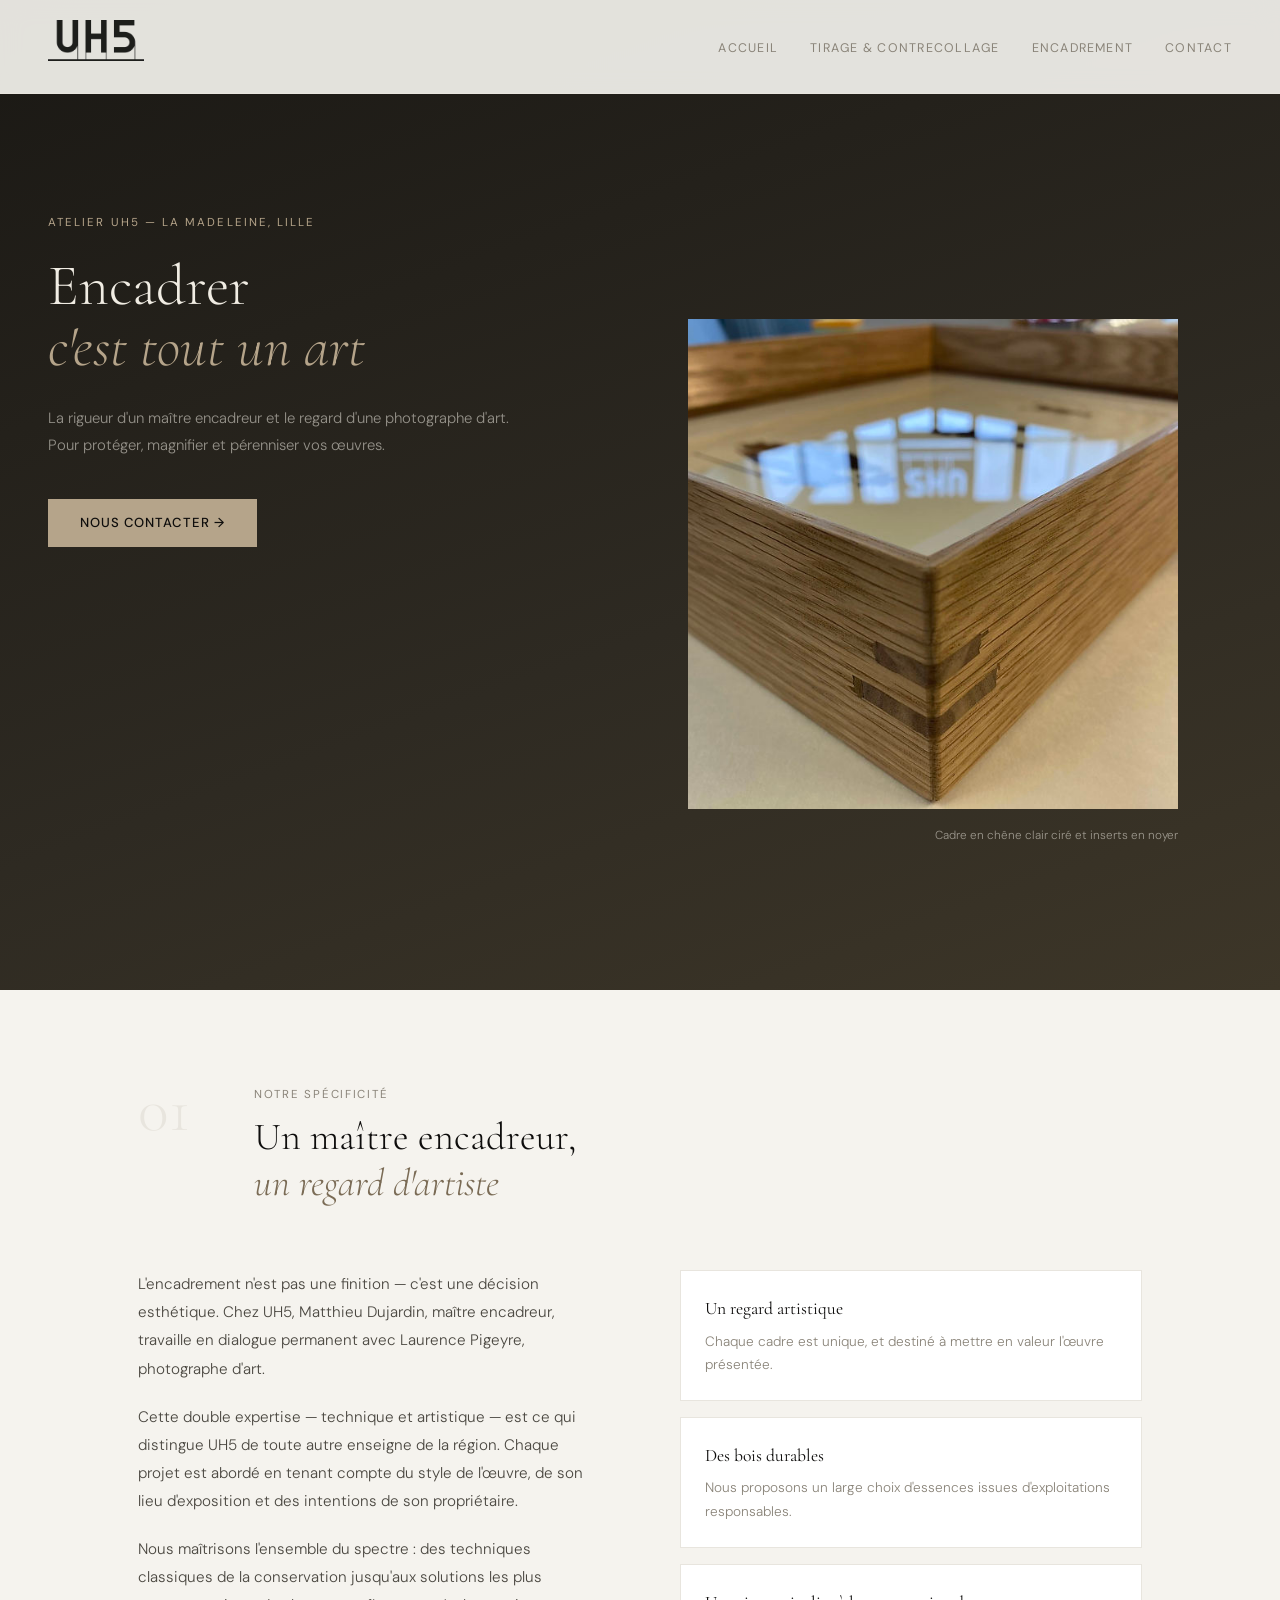
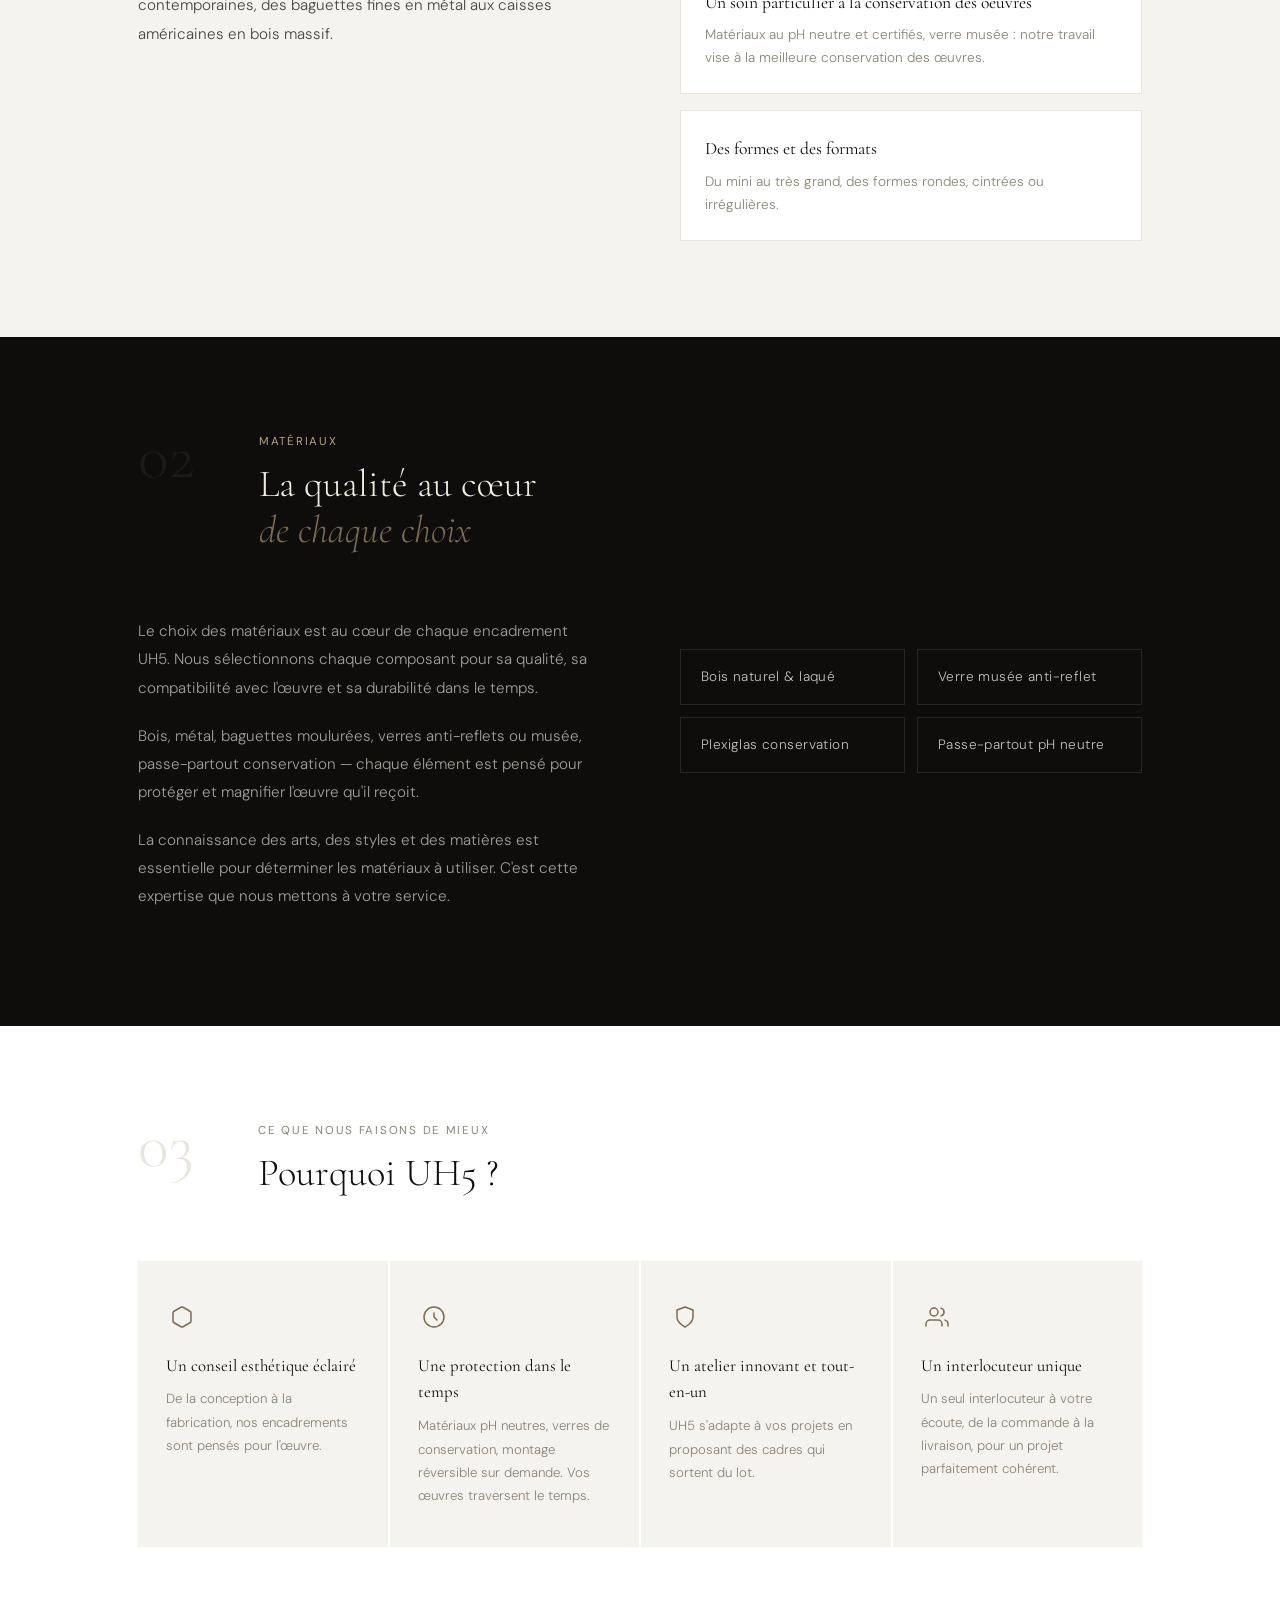
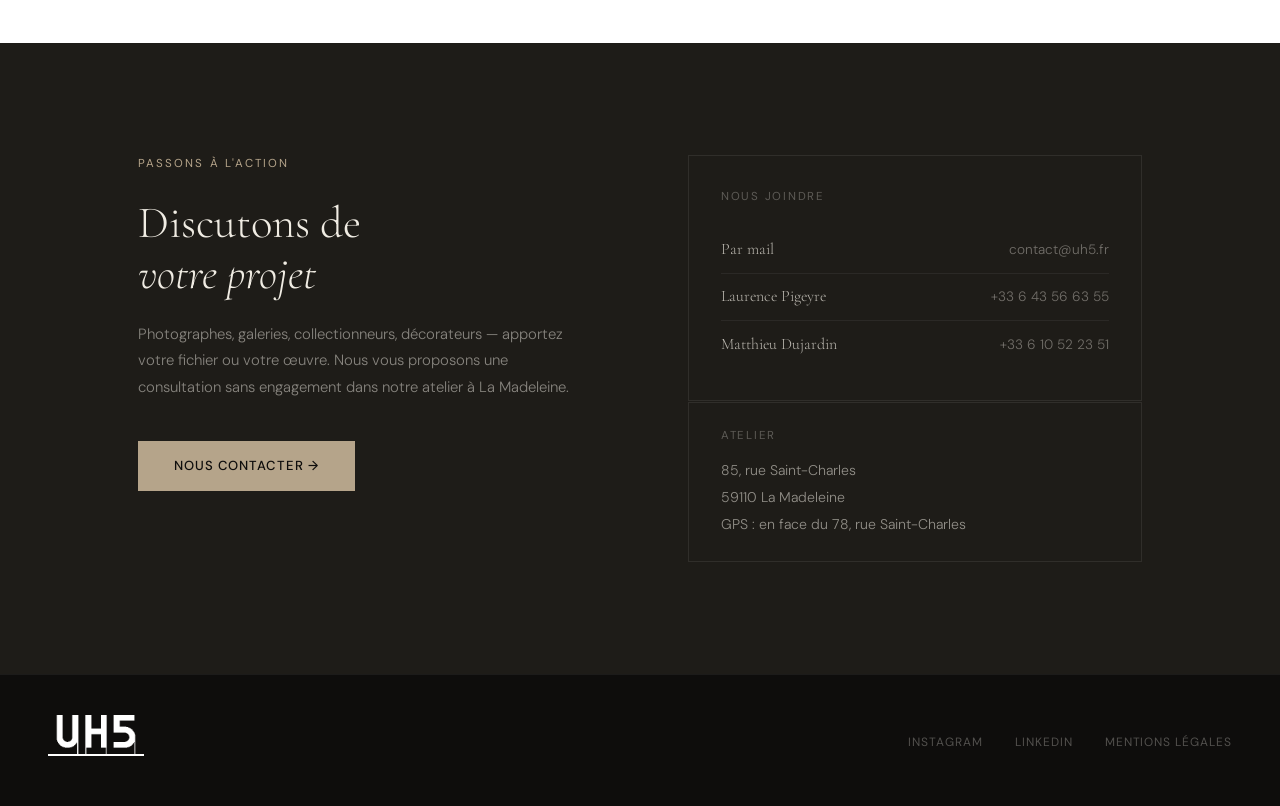
==== commit 1a064dab: "update tel" ====
--- a/encadrement.html
+++ b/encadrement.html
@@ -11,6 +11,8 @@
   <link rel="preconnect" href="https://fonts.gstatic.com" crossorigin>
   <link href="https://fonts.googleapis.com/css2?family=Cormorant+Garamond:ital,wght@0,300;0,400;0,500;1,300;1,400&family=DM+Sans:wght@300;400;500&display=swap" rel="stylesheet">
   <link rel="stylesheet" href="style.css">
+    <link rel="icon" href="./favicon.ico" type="image/x-icon">
+  <link rel="shortcut icon" href="./favicon.ico" type="image/x-icon">
 
 
   
@@ -167,7 +169,7 @@
             </svg>
           </div>
           <h3>Un conseil esthétique éclairé</h3>
-          <p>De la conception à la fabrication, nos encadrements sont pensés pour l'œuvre, pas l'inverse.</p>
+          <p>De la conception à la fabrication, nos encadrements sont pensés pour l'œuvre.</p>
         </div>
         <div class="benefit-item">
           <div class="benefit-icon">
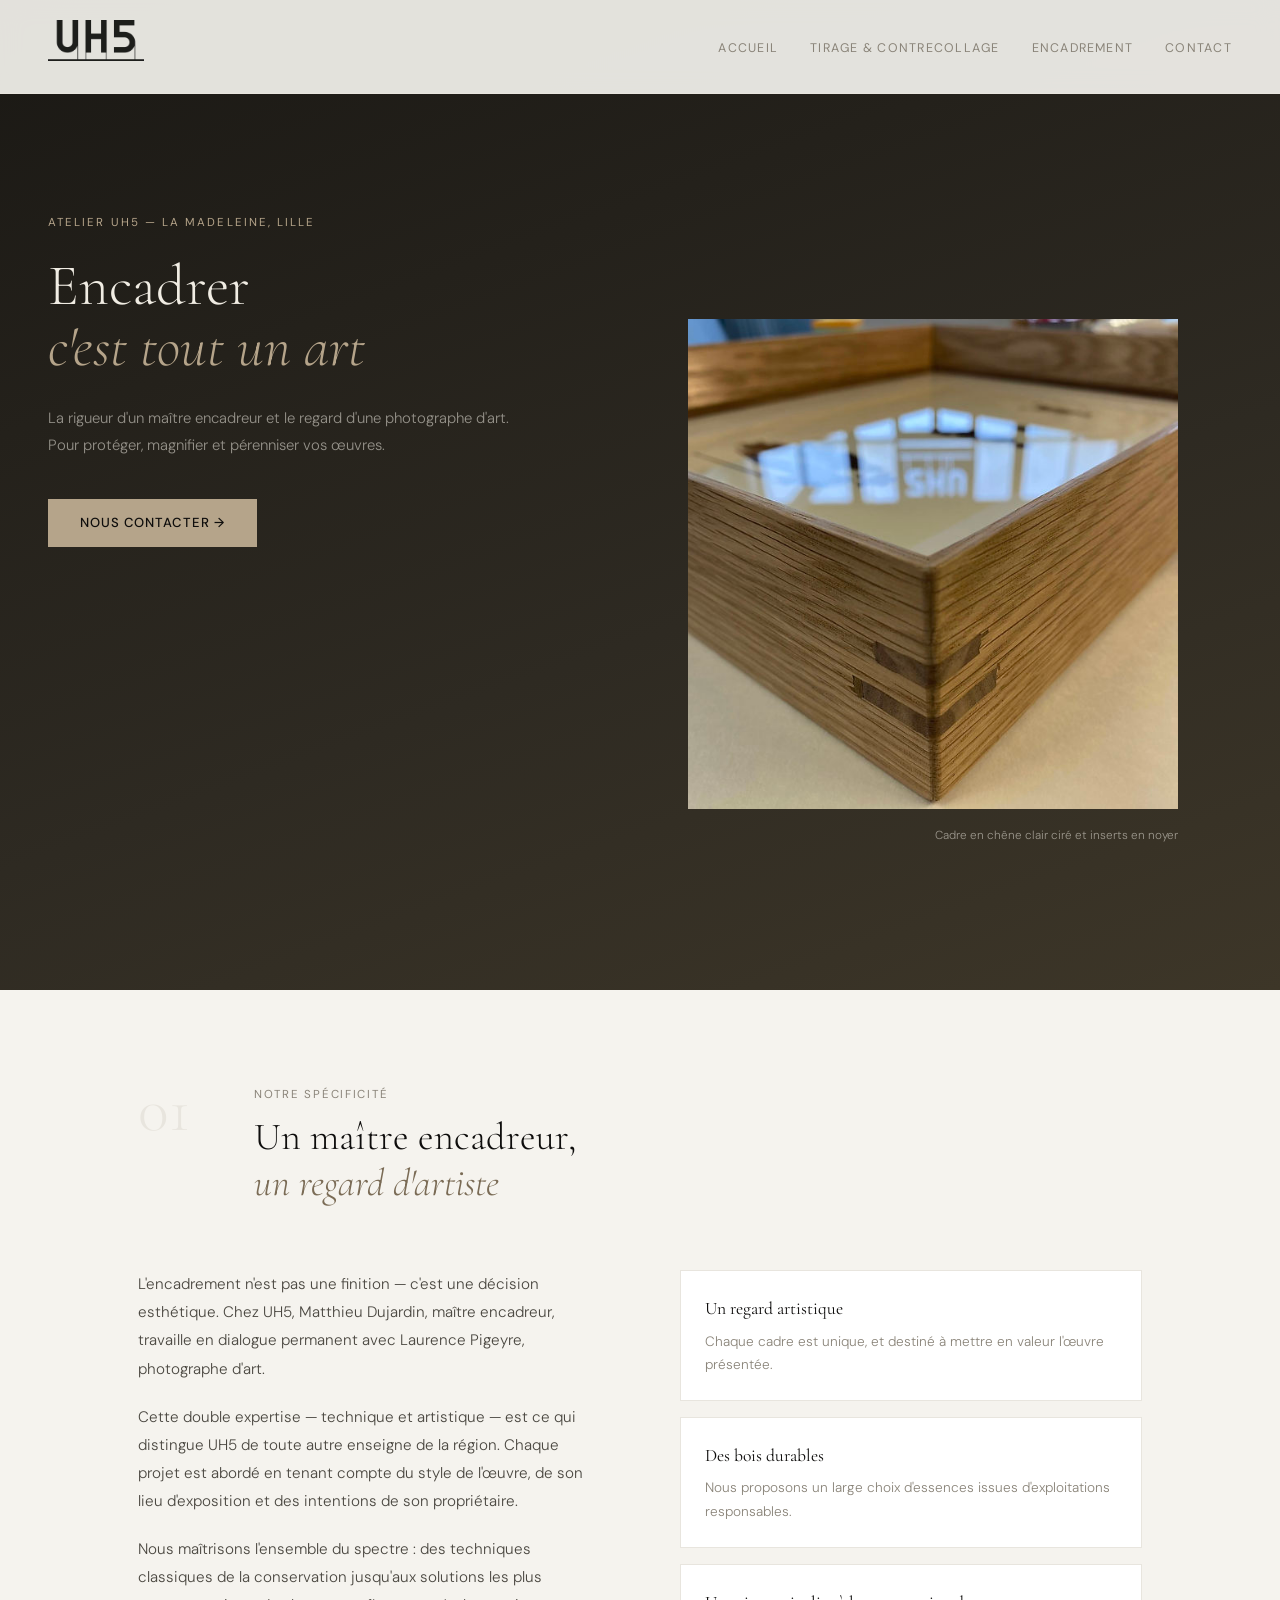
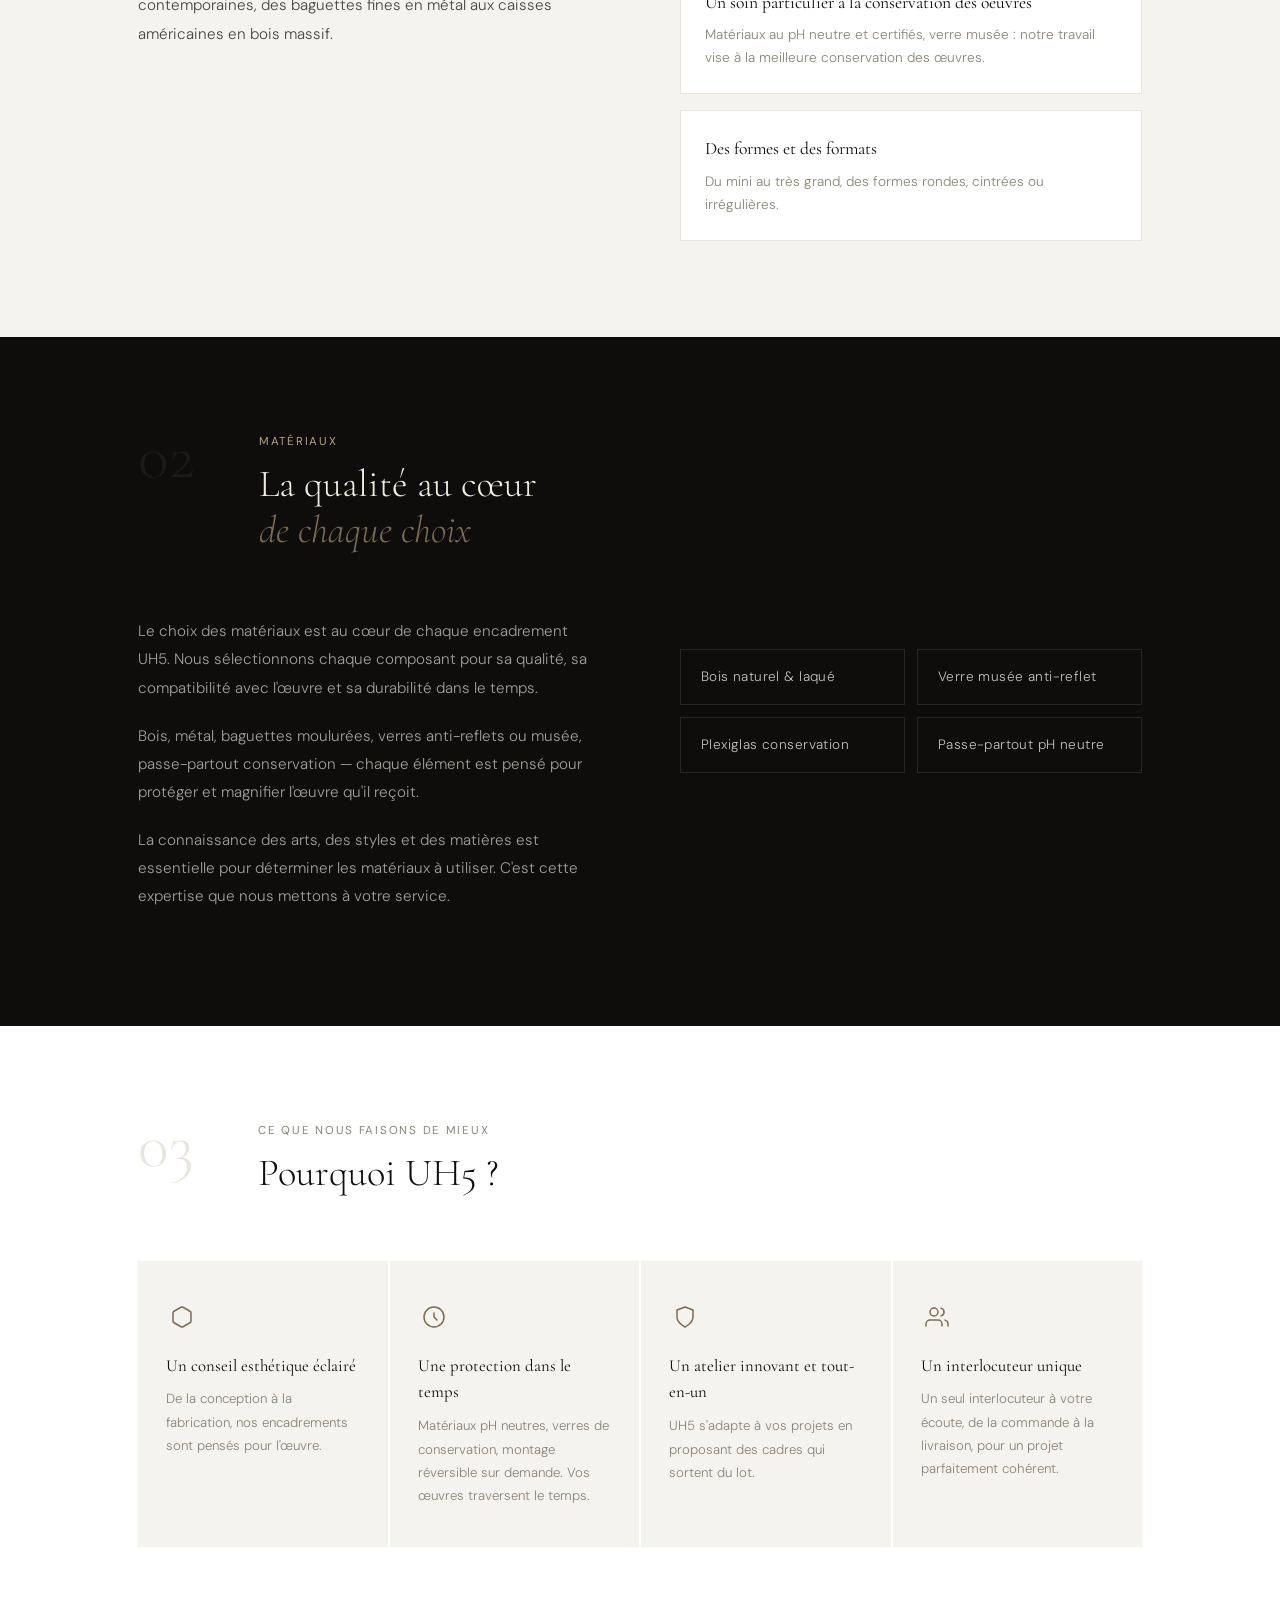
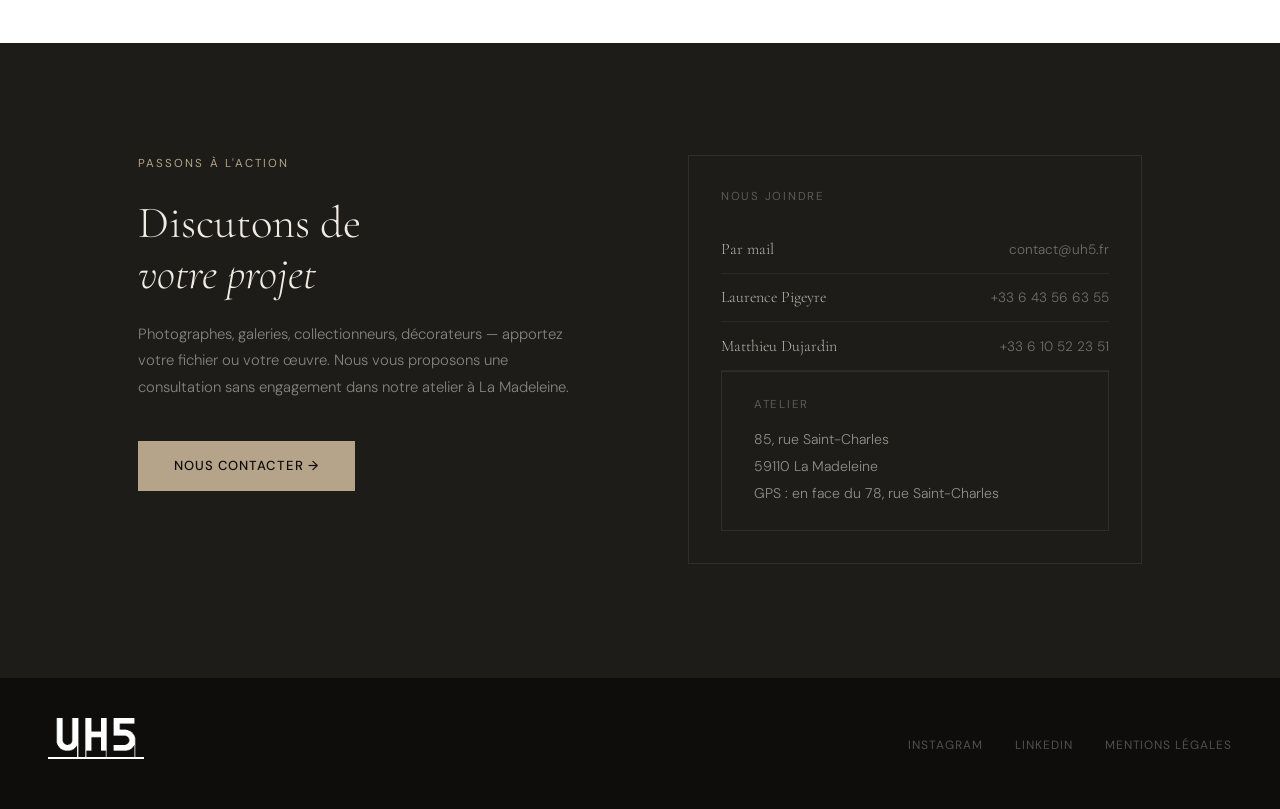
==== commit c3debc2c: "update tel" ====
--- a/encadrement.html
+++ b/encadrement.html
@@ -224,15 +224,14 @@
               <span class="contact-name">Par mail</span>
               <span class="contact-tel">contact@uh5.fr</span>
             </div>
-            <div class="contact-person">
+             <div class="contact-person">
               <span class="contact-name">Laurence Pigeyre</span>
-              <span class="contact-tel">+33 6 43 56 63 55</span>
+               <span><a class="contact-tel" href="tel:0643566355">+33 6 43 56 63 55</a></span>
             </div>
             <div class="contact-person">
               <span class="contact-name">Matthieu Dujardin</span>
-              <span class="contact-tel">+33 6 10 52 23 51</span>
-            </div>
-          </div>
+              <span><a class="contact-tel" href="tel:0610522351">+33 6 10 52 23 51</a></span>
+            </div>
           <div class="address-block">
             <div class="address-title">Atelier</div>
             <div class="address-text">
--- a/style.css
+++ b/style.css
@@ -994,6 +994,9 @@
       font-size: .85rem;
       font-weight: 300;
       color: rgba(240,236,227,.4);
+      text-decoration: none;
+      
+      ;
     }
     .address-block {
       padding: 1.5rem 2rem;
